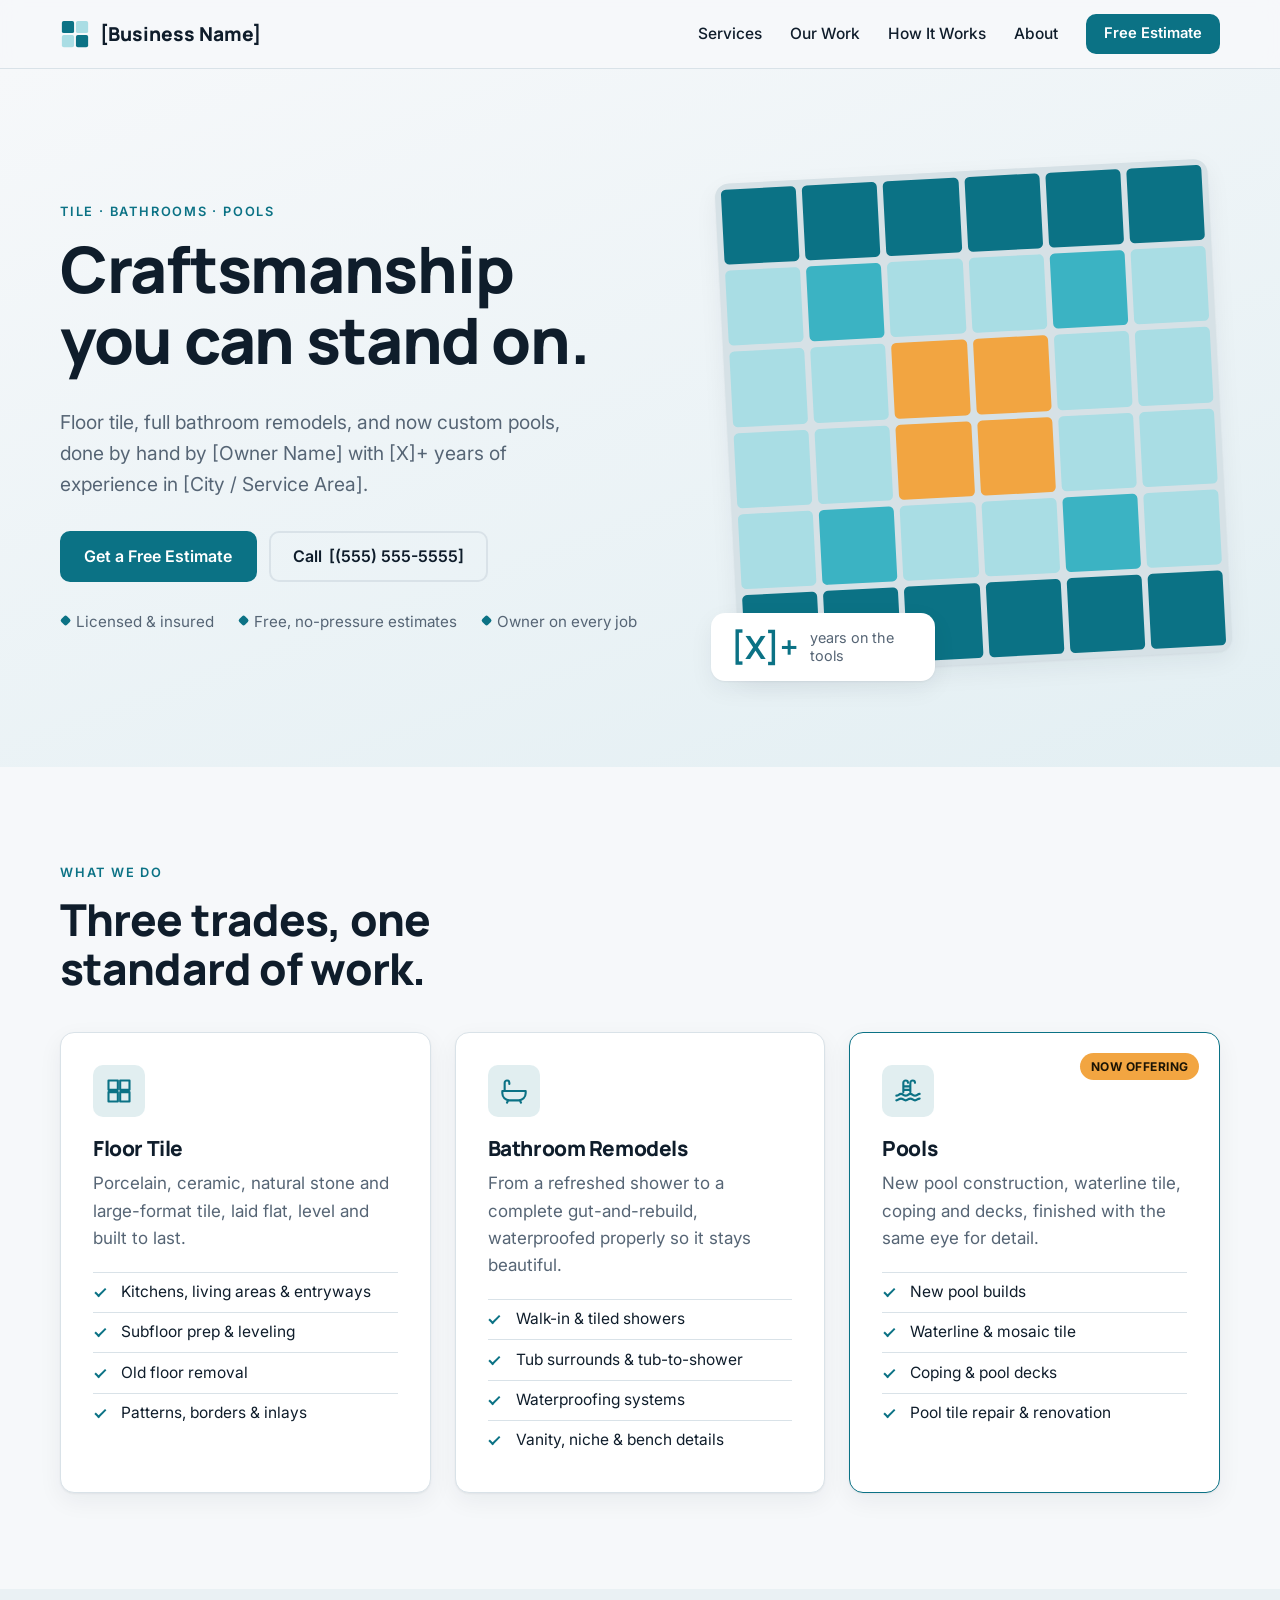
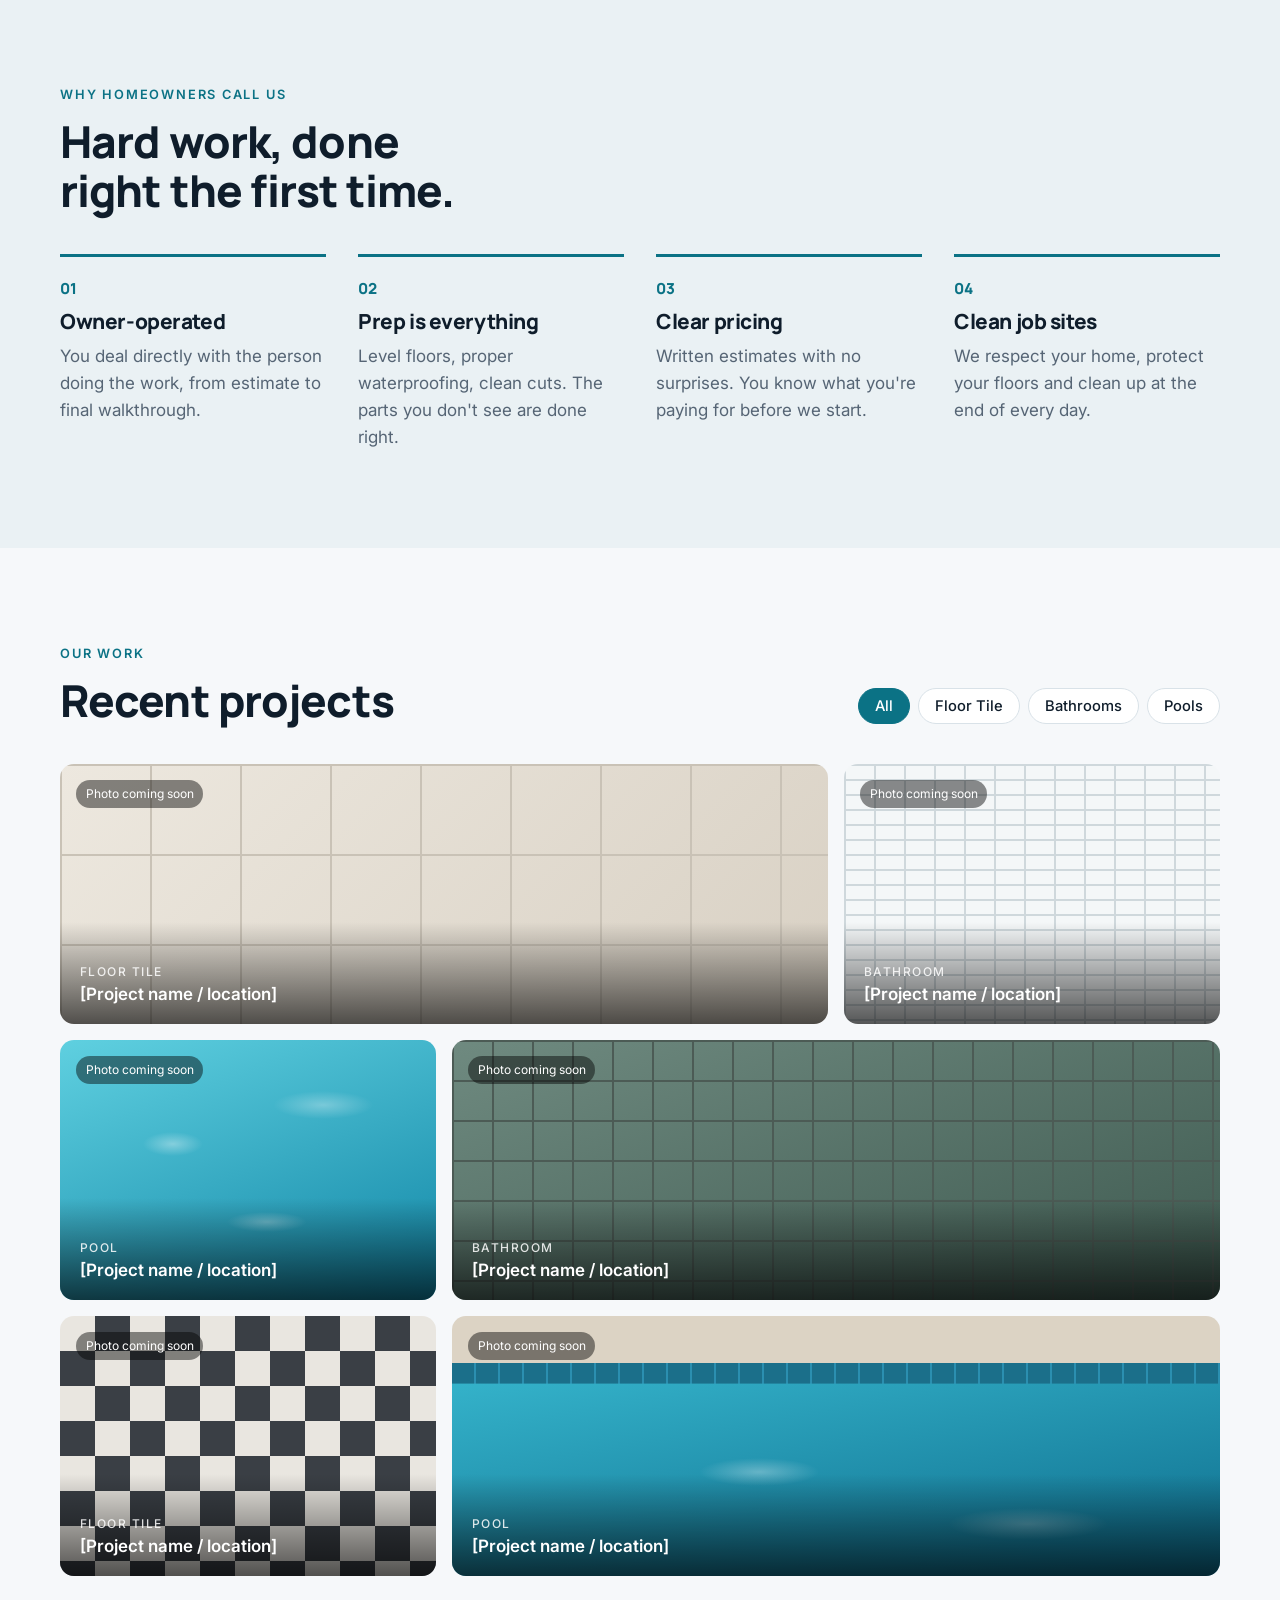
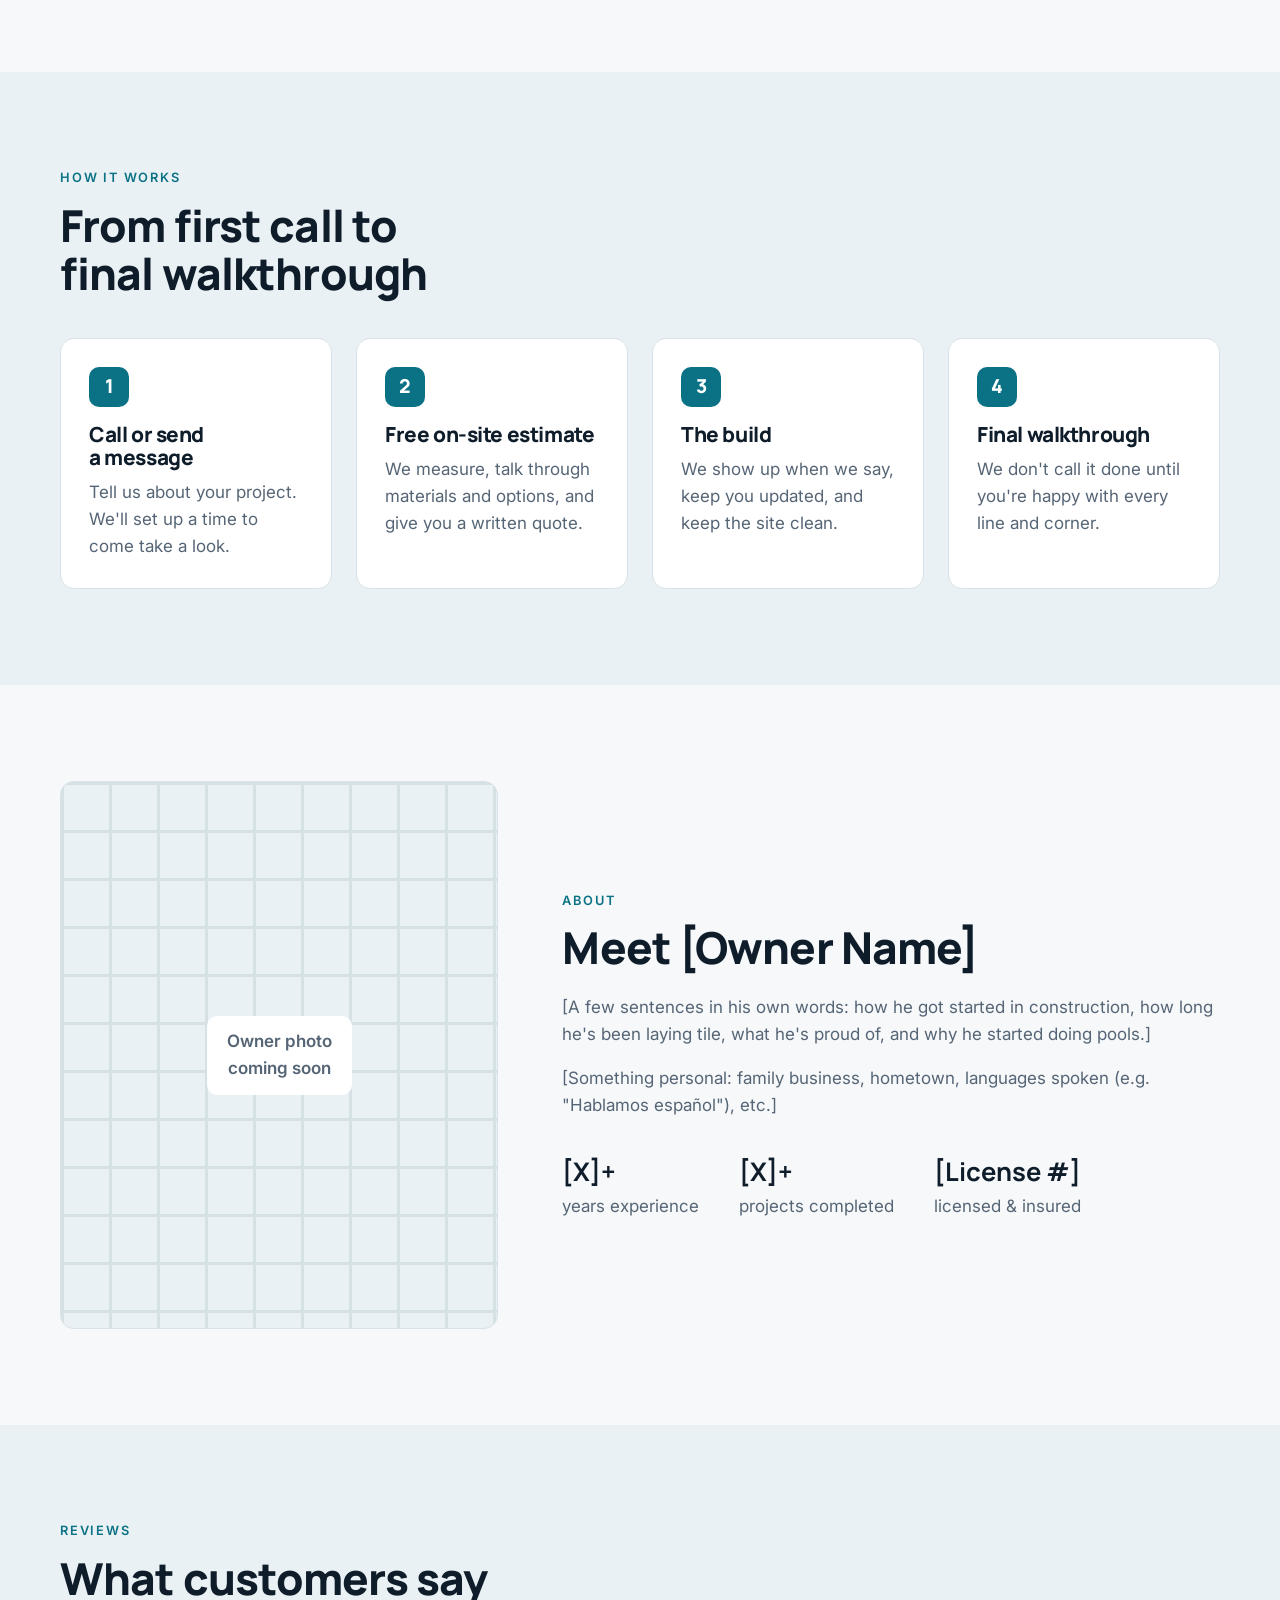
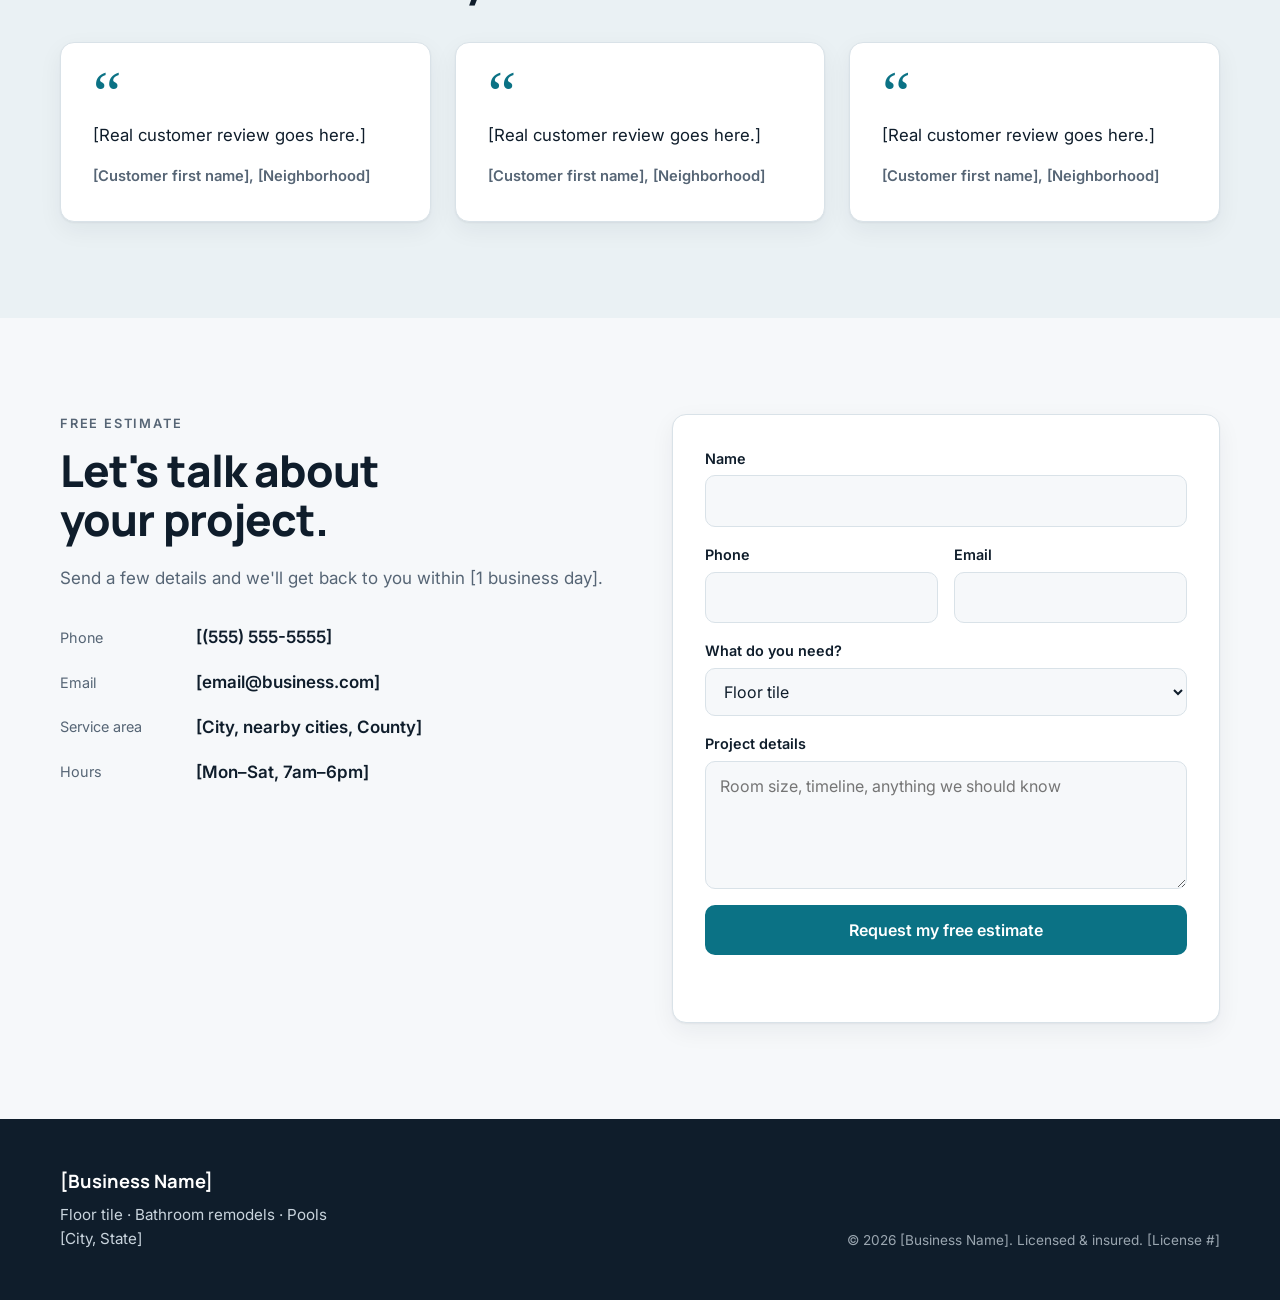
==== index.html @ 921ed453 "Initial site framework and design mockups Single-page static site for a floor tile, bathroom remodel" ====
<!doctype html>
<!--
  Main site page.
  - Text in [square brackets] (wrapped in <span class="todo">) is placeholder content
    still waiting on real details. See CONTENT-NEEDED.md for the full checklist.
  - Preview other design directions:  index.html?theme=rugged  or  ?theme=craftsman
  - Highlight every placeholder:      index.html?todo
-->
<html lang="en" data-theme="modern">
<head>
  <meta charset="utf-8">
  <meta name="viewport" content="width=device-width, initial-scale=1">
  <title>[Business Name] | Floor Tile, Bathroom Remodels &amp; Pools</title>
  <meta name="description" content="Professional floor tile installation, bathroom remodeling, and pool construction in [City / Service Area]. Free estimates.">

  <link rel="preconnect" href="https://fonts.googleapis.com">
  <link rel="preconnect" href="https://fonts.gstatic.com" crossorigin>
  <!-- TODO: once a design direction is chosen, trim this to just the fonts that theme uses. -->
  <link href="https://fonts.googleapis.com/css2?family=Inter:wght@400;500;600&family=Manrope:wght@600;700;800&family=Barlow:wght@400;500;600&family=Barlow+Condensed:wght@600;700&family=Fraunces:opsz,wght@9..144,600;9..144,700&family=Source+Sans+3:wght@400;600&display=swap" rel="stylesheet">
  <link rel="stylesheet" href="css/styles.css">
</head>
<body>
  <a class="skip-link" href="#main">Skip to content</a>

  <!-- ============ HEADER ============ -->
  <header class="site-header">
    <div class="container header-inner">
      <a class="brand" href="#top" aria-label="Home">
        <svg class="brand-mark" viewBox="0 0 32 32" aria-hidden="true">
          <rect x="2" y="2" width="13" height="13" rx="2"/>
          <rect x="17" y="2" width="13" height="13" rx="2" class="alt"/>
          <rect x="2" y="17" width="13" height="13" rx="2" class="alt"/>
          <rect x="17" y="17" width="13" height="13" rx="2"/>
        </svg>
        <span class="brand-name"><span class="todo">[Business Name]</span></span>
      </a>

      <button class="nav-toggle" aria-expanded="false" aria-controls="site-nav">
        <span class="sr-only">Menu</span>
        <span class="bar"></span><span class="bar"></span><span class="bar"></span>
      </button>

      <nav id="site-nav" class="site-nav" aria-label="Main">
        <a href="#services">Services</a>
        <a href="#work">Our Work</a>
        <a href="#process">How It Works</a>
        <a href="#about">About</a>
        <a href="#contact" class="btn btn-small">Free Estimate</a>
      </nav>
    </div>
  </header>

  <main id="main">
    <!-- ============ HERO ============ -->
    <section class="hero" id="top">
      <div class="container hero-inner">
        <div class="hero-copy">
          <p class="eyebrow">Tile &middot; Bathrooms &middot; Pools</p>
          <h1>Craftsmanship you can stand on.</h1>
          <p class="lead">
            Floor tile, full bathroom remodels, and now custom pools, done by hand
            by <span class="todo">[Owner Name]</span> with
            <span class="todo">[X]</span>+ years of experience in
            <span class="todo">[City / Service Area]</span>.
          </p>
          <div class="hero-actions">
            <a href="#contact" class="btn">Get a Free Estimate</a>
            <a href="tel:+10000000000" class="btn btn-ghost">Call <span class="todo">[(555) 555-5555]</span></a>
          </div>
          <ul class="trust">
            <li>Licensed &amp; insured</li>
            <li>Free, no-pressure estimates</li>
            <li>Owner on every job</li>
          </ul>
        </div>

        <div class="hero-art" aria-hidden="true">
          <div class="mosaic">
            <!-- 36 decorative tiles, colored in CSS -->
            <i></i><i></i><i></i><i></i><i></i><i></i>
            <i></i><i></i><i></i><i></i><i></i><i></i>
            <i></i><i></i><i></i><i></i><i></i><i></i>
            <i></i><i></i><i></i><i></i><i></i><i></i>
            <i></i><i></i><i></i><i></i><i></i><i></i>
            <i></i><i></i><i></i><i></i><i></i><i></i>
          </div>
          <div class="hero-badge">
            <strong><span class="todo">[X]</span>+</strong>
            <span>years on the tools</span>
          </div>
        </div>
      </div>
    </section>

    <!-- ============ SERVICES ============ -->
    <section class="section" id="services">
      <div class="container">
        <header class="section-head">
          <p class="eyebrow">What we do</p>
          <h2>Three trades, one standard of work.</h2>
        </header>

        <div class="cards">
          <article class="card service">
            <div class="service-icon">
              <svg viewBox="0 0 24 24" aria-hidden="true"><path d="M3 3h8v8H3zM13 3h8v8h-8zM3 13h8v8H3zM13 13h8v8h-8z"/></svg>
            </div>
            <h3>Floor Tile</h3>
            <p>Porcelain, ceramic, natural stone and large-format tile, laid flat, level and built to last.</p>
            <ul class="checklist">
              <li>Kitchens, living areas &amp; entryways</li>
              <li>Subfloor prep &amp; leveling</li>
              <li>Old floor removal</li>
              <li>Patterns, borders &amp; inlays</li>
            </ul>
          </article>

          <article class="card service">
            <div class="service-icon">
              <svg viewBox="0 0 24 24" aria-hidden="true"><path d="M4 12V5a2 2 0 0 1 4 0v1M2 12h20v2a6 6 0 0 1-6 6H8a6 6 0 0 1-6-6zM7 20l-1 2M17 20l1 2"/></svg>
            </div>
            <h3>Bathroom Remodels</h3>
            <p>From a refreshed shower to a complete gut-and-rebuild, waterproofed properly so it stays beautiful.</p>
            <ul class="checklist">
              <li>Walk-in &amp; tiled showers</li>
              <li>Tub surrounds &amp; tub-to-shower</li>
              <li>Waterproofing systems</li>
              <li>Vanity, niche &amp; bench details</li>
            </ul>
          </article>

          <article class="card service is-new">
            <span class="tag">Now offering</span>
            <div class="service-icon">
              <svg viewBox="0 0 24 24" aria-hidden="true"><path d="M2 16c2 0 2-1.5 4-1.5S8 16 10 16s2-1.5 4-1.5 2 1.5 4 1.5 2-1.5 4-1.5M2 20c2 0 2-1.5 4-1.5S8 20 10 20s2-1.5 4-1.5 2 1.5 4 1.5 2-1.5 4-1.5M8 13V5a2 2 0 0 1 4 0M14 13V5a2 2 0 0 1 4 0M8 8h6M8 11h6"/></svg>
            </div>
            <h3>Pools</h3>
            <p>New pool construction, waterline tile, coping and decks, finished with the same eye for detail.</p>
            <ul class="checklist">
              <li>New pool builds</li>
              <li>Waterline &amp; mosaic tile</li>
              <li>Coping &amp; pool decks</li>
              <li>Pool tile repair &amp; renovation</li>
            </ul>
          </article>
        </div>
      </div>
    </section>

    <!-- ============ WHY US ============ -->
    <section class="section section-alt">
      <div class="container why">
        <header class="section-head">
          <p class="eyebrow">Why homeowners call us</p>
          <h2>Hard work, done right the first time.</h2>
        </header>
        <div class="why-grid">
          <div class="why-item">
            <span class="why-num">01</span>
            <h3>Owner-operated</h3>
            <p>You deal directly with the person doing the work, from estimate to final walkthrough.</p>
          </div>
          <div class="why-item">
            <span class="why-num">02</span>
            <h3>Prep is everything</h3>
            <p>Level floors, proper waterproofing, clean cuts. The parts you don't see are done right.</p>
          </div>
          <div class="why-item">
            <span class="why-num">03</span>
            <h3>Clear pricing</h3>
            <p>Written estimates with no surprises. You know what you're paying for before we start.</p>
          </div>
          <div class="why-item">
            <span class="why-num">04</span>
            <h3>Clean job sites</h3>
            <p>We respect your home, protect your floors and clean up at the end of every day.</p>
          </div>
        </div>
      </div>
    </section>

    <!-- ============ GALLERY ============ -->
    <section class="section" id="work">
      <div class="container">
        <header class="section-head section-head-row">
          <div>
            <p class="eyebrow">Our work</p>
            <h2>Recent projects</h2>
          </div>
          <div class="filters" role="group" aria-label="Filter projects">
            <button class="filter is-active" data-filter="all">All</button>
            <button class="filter" data-filter="tile">Floor Tile</button>
            <button class="filter" data-filter="bath">Bathrooms</button>
            <button class="filter" data-filter="pool">Pools</button>
          </div>
        </header>

        <!-- TODO: replace placeholders with real photos, e.g.
             <img src="images/kitchen-floor.jpg" alt="Large-format porcelain kitchen floor"> -->
        <div class="gallery">
          <figure class="shot ph-tile wide" data-cat="tile">
            <figcaption><span class="shot-cat">Floor Tile</span><span class="todo">[Project name / location]</span></figcaption>
          </figure>
          <figure class="shot ph-bath" data-cat="bath">
            <figcaption><span class="shot-cat">Bathroom</span><span class="todo">[Project name / location]</span></figcaption>
          </figure>
          <figure class="shot ph-pool" data-cat="pool">
            <figcaption><span class="shot-cat">Pool</span><span class="todo">[Project name / location]</span></figcaption>
          </figure>
          <figure class="shot ph-bath-2 wide" data-cat="bath">
            <figcaption><span class="shot-cat">Bathroom</span><span class="todo">[Project name / location]</span></figcaption>
          </figure>
          <figure class="shot ph-tile-2" data-cat="tile">
            <figcaption><span class="shot-cat">Floor Tile</span><span class="todo">[Project name / location]</span></figcaption>
          </figure>
          <figure class="shot ph-pool-2 wide" data-cat="pool">
            <figcaption><span class="shot-cat">Pool</span><span class="todo">[Project name / location]</span></figcaption>
          </figure>
        </div>
      </div>
    </section>

    <!-- ============ PROCESS ============ -->
    <section class="section section-alt" id="process">
      <div class="container">
        <header class="section-head">
          <p class="eyebrow">How it works</p>
          <h2>From first call to final walkthrough</h2>
        </header>
        <ol class="steps">
          <li>
            <h3>Call or send a message</h3>
            <p>Tell us about your project. We'll set up a time to come take a look.</p>
          </li>
          <li>
            <h3>Free on-site estimate</h3>
            <p>We measure, talk through materials and options, and give you a written quote.</p>
          </li>
          <li>
            <h3>The build</h3>
            <p>We show up when we say, keep you updated, and keep the site clean.</p>
          </li>
          <li>
            <h3>Final walkthrough</h3>
            <p>We don't call it done until you're happy with every line and corner.</p>
          </li>
        </ol>
      </div>
    </section>

    <!-- ============ ABOUT ============ -->
    <section class="section" id="about">
      <div class="container about">
        <div class="about-photo" aria-label="Photo of the owner (coming soon)">
          <span>Owner photo<br>coming soon</span>
        </div>
        <div class="about-copy">
          <p class="eyebrow">About</p>
          <h2>Meet <span class="todo">[Owner Name]</span></h2>
          <p>
            <span class="todo">[A few sentences in his own words: how he got started in construction,
            how long he's been laying tile, what he's proud of, and why he started doing pools.]</span>
          </p>
          <p>
            <span class="todo">[Something personal: family business, hometown, languages spoken
            (e.g. "Hablamos español"), etc.]</span>
          </p>
          <ul class="facts">
            <li><strong><span class="todo">[X]</span>+</strong> years experience</li>
            <li><strong><span class="todo">[X]</span>+</strong> projects completed</li>
            <li><strong><span class="todo">[License #]</span></strong> licensed &amp; insured</li>
          </ul>
        </div>
      </div>
    </section>

    <!-- ============ REVIEWS ============ -->
    <section class="section section-alt">
      <div class="container">
        <header class="section-head">
          <p class="eyebrow">Reviews</p>
          <h2>What customers say</h2>
        </header>
        <!-- TODO: use real reviews only (with permission), e.g. copied from Google / Facebook / Yelp. -->
        <div class="cards reviews">
          <blockquote class="card review">
            <p><span class="todo">[Real customer review goes here.]</span></p>
            <footer><span class="todo">[Customer first name]</span>, <span class="todo">[Neighborhood]</span></footer>
          </blockquote>
          <blockquote class="card review">
            <p><span class="todo">[Real customer review goes here.]</span></p>
            <footer><span class="todo">[Customer first name]</span>, <span class="todo">[Neighborhood]</span></footer>
          </blockquote>
          <blockquote class="card review">
            <p><span class="todo">[Real customer review goes here.]</span></p>
            <footer><span class="todo">[Customer first name]</span>, <span class="todo">[Neighborhood]</span></footer>
          </blockquote>
        </div>
      </div>
    </section>

    <!-- ============ CONTACT ============ -->
    <section class="section contact-section" id="contact">
      <div class="container contact">
        <div class="contact-info">
          <p class="eyebrow">Free estimate</p>
          <h2>Let's talk about your project.</h2>
          <p>Send a few details and we'll get back to you within <span class="todo">[1 business day]</span>.</p>
          <dl class="contact-list">
            <div><dt>Phone</dt><dd><a href="tel:+10000000000"><span class="todo">[(555) 555-5555]</span></a></dd></div>
            <div><dt>Email</dt><dd><a href="mailto:hello@example.com"><span class="todo">[email@business.com]</span></a></dd></div>
            <div><dt>Service area</dt><dd><span class="todo">[City, nearby cities, County]</span></dd></div>
            <div><dt>Hours</dt><dd><span class="todo">[Mon–Sat, 7am–6pm]</span></dd></div>
          </dl>
        </div>

        <!-- TODO: connect to a form service (e.g. Formspree / Netlify Forms) by setting action="" -->
        <form class="card contact-form" action="" method="post" novalidate>
          <div class="field">
            <label for="f-name">Name</label>
            <input id="f-name" name="name" autocomplete="name" required>
          </div>
          <div class="field-row">
            <div class="field">
              <label for="f-phone">Phone</label>
              <input id="f-phone" name="phone" type="tel" autocomplete="tel" required>
            </div>
            <div class="field">
              <label for="f-email">Email</label>
              <input id="f-email" name="email" type="email" autocomplete="email">
            </div>
          </div>
          <div class="field">
            <label for="f-service">What do you need?</label>
            <select id="f-service" name="service">
              <option>Floor tile</option>
              <option>Bathroom remodel</option>
              <option>Pool</option>
              <option>Something else</option>
            </select>
          </div>
          <div class="field">
            <label for="f-msg">Project details</label>
            <textarea id="f-msg" name="message" rows="4" placeholder="Room size, timeline, anything we should know"></textarea>
          </div>
          <button class="btn btn-block" type="submit">Request my free estimate</button>
          <p class="form-status" role="status" aria-live="polite"></p>
        </form>
      </div>
    </section>
  </main>

  <!-- ============ FOOTER ============ -->
  <footer class="site-footer">
    <div class="container footer-inner">
      <div>
        <strong><span class="todo">[Business Name]</span></strong>
        <p>Floor tile &middot; Bathroom remodels &middot; Pools<br><span class="todo">[City, State]</span></p>
      </div>
      <p class="fine">&copy; <span data-year></span> <span class="todo">[Business Name]</span>. Licensed &amp; insured. <span class="todo">[License #]</span></p>
    </div>
  </footer>

  <script src="js/main.js"></script>
</body>
</html>
---- css/styles.css ----
/* =========================================================================
   Site styles
   Three design directions live in this one file as themes. Switch with the
   data-theme attribute on <html>:  modern (default) | rugged | craftsman
   Once one is chosen, the other two theme blocks can be deleted.
   ========================================================================= */

/* ---------- Theme: Modern (clean, bright, pool-water teal) ---------- */
:root,
[data-theme="modern"] {
  --bg: #f6f8fa;
  --bg-alt: #eaf1f4;
  --surface: #ffffff;
  --ink: #0f1d2b;
  --muted: #566575;
  --line: #d9e2e8;
  --brand: #0b7285;
  --brand-hover: #095e6d;
  --brand-ink: #ffffff;
  --accent: #f2a541;
  --hero-bg: linear-gradient(160deg, #f6f8fa 0%, #e3eff3 100%);
  --footer-bg: #0f1d2b;
  --footer-ink: #c9d4dd;

  --tile-1: #0b7285;
  --tile-2: #3bb3c3;
  --tile-3: #a9dde4;
  --tile-4: #ffffff;
  --tile-5: #f2a541;
  --grout: #d6e1e6;

  --font-head: "Manrope", system-ui, sans-serif;
  --font-body: "Inter", system-ui, sans-serif;
  --head-weight: 800;
  --head-transform: none;
  --head-spacing: -0.02em;
  --radius: 14px;
  --radius-small: 10px;
  --shadow: 0 1px 2px rgb(15 29 43 / 0.05), 0 8px 24px rgb(15 29 43 / 0.06);
}

/* ---------- Theme: Rugged (dark, bold, construction orange) ---------- */
[data-theme="rugged"] {
  --bg: #141619;
  --bg-alt: #1b1e22;
  --surface: #20242a;
  --ink: #f1f0ec;
  --muted: #a6abb3;
  --line: #2f343b;
  --brand: #f26b1d;
  --brand-hover: #ff7d33;
  --brand-ink: #141619;
  --accent: #f2c230;
  --hero-bg:
    linear-gradient(180deg, rgb(20 22 25 / 0.6), #141619),
    repeating-linear-gradient(45deg, #181b1f 0 22px, #1c1f24 22px 44px);
  --footer-bg: #0d0f11;
  --footer-ink: #9097a0;

  --tile-1: #f26b1d;
  --tile-2: #3a4049;
  --tile-3: #5b636e;
  --tile-4: #d9d6cf;
  --tile-5: #f2c230;
  --grout: #0d0f11;

  --font-head: "Barlow Condensed", "Arial Narrow", sans-serif;
  --font-body: "Barlow", system-ui, sans-serif;
  --head-weight: 700;
  --head-transform: uppercase;
  --head-spacing: 0.01em;
  --radius: 3px;
  --radius-small: 2px;
  --shadow: 0 0 0 1px #2f343b;
}

/* ---------- Theme: Craftsman (warm, earthy, terracotta) ---------- */
[data-theme="craftsman"] {
  --bg: #f7f2ea;
  --bg-alt: #efe6d9;
  --surface: #fffaf3;
  --ink: #2a1f17;
  --muted: #6d5d50;
  --line: #e0d3c2;
  --brand: #b0502a;
  --brand-hover: #943f1f;
  --brand-ink: #fffaf3;
  --accent: #3e6b58;
  --hero-bg: linear-gradient(180deg, #f7f2ea 0%, #f0e5d5 100%);
  --footer-bg: #2a1f17;
  --footer-ink: #d6c8b8;

  --tile-1: #b0502a;
  --tile-2: #d9895f;
  --tile-3: #ead2b5;
  --tile-4: #fffaf3;
  --tile-5: #3e6b58;
  --grout: #e3d6c4;

  --font-head: "Fraunces", Georgia, serif;
  --font-body: "Source Sans 3", system-ui, sans-serif;
  --head-weight: 700;
  --head-transform: none;
  --head-spacing: -0.01em;
  --radius: 6px;
  --radius-small: 4px;
  --shadow: 0 1px 0 #e0d3c2, 0 10px 30px rgb(42 31 23 / 0.06);
}

/* =========================================================================
   Base
   ========================================================================= */
*, *::before, *::after { box-sizing: border-box; }

html { scroll-behavior: smooth; scroll-padding-top: 80px; }

body {
  margin: 0;
  background: var(--bg);
  color: var(--ink);
  font-family: var(--font-body);
  font-size: 1.0625rem;
  line-height: 1.6;
  -webkit-font-smoothing: antialiased;
}

h1, h2, h3 {
  font-family: var(--font-head);
  font-weight: var(--head-weight);
  text-transform: var(--head-transform);
  letter-spacing: var(--head-spacing);
  line-height: 1.1;
  margin: 0 0 0.5em;
  text-wrap: balance;
}
h1 { font-size: clamp(2.4rem, 5.5vw, 4rem); }
h2 { font-size: clamp(1.9rem, 3.6vw, 2.75rem); }
h3 { font-size: 1.3rem; }
[data-theme="rugged"] h3 { font-size: 1.5rem; }

p { margin: 0 0 1em; }
a { color: var(--brand); }
img { max-width: 100%; display: block; }

.container {
  width: min(1160px, 100% - 2.5rem);
  margin-inline: auto;
}

.sr-only {
  position: absolute; width: 1px; height: 1px; overflow: hidden;
  clip: rect(0 0 0 0); white-space: nowrap;
}
.skip-link {
  position: absolute; left: -999px; top: 0.5rem;
  background: var(--brand); color: var(--brand-ink); padding: 0.5rem 1rem; z-index: 100;
}
.skip-link:focus { left: 0.5rem; }

.eyebrow {
  font-size: 0.8rem;
  font-weight: 600;
  letter-spacing: 0.14em;
  text-transform: uppercase;
  color: var(--brand);
  margin-bottom: 0.75rem;
}

/* Placeholder text. Invisible styling by default; ?todo in the URL highlights it. */
.show-todo .todo {
  background: #fff3a3;
  color: #5a4600;
  outline: 1px dashed #c9a800;
  border-radius: 3px;
}

/* =========================================================================
   Buttons
   ========================================================================= */
.btn {
  display: inline-flex;
  align-items: center;
  justify-content: center;
  gap: 0.4rem;
  padding: 0.85rem 1.4rem;
  border: 2px solid var(--brand);
  border-radius: var(--radius-small);
  background: var(--brand);
  color: var(--brand-ink);
  font: 600 1rem/1.2 var(--font-body);
  text-decoration: none;
  cursor: pointer;
  transition: background 0.15s, border-color 0.15s, transform 0.15s;
}
.btn:hover { background: var(--brand-hover); border-color: var(--brand-hover); }
.btn:active { transform: translateY(1px); }
.btn:focus-visible { outline: 3px solid var(--accent); outline-offset: 2px; }
[data-theme="rugged"] .btn { text-transform: uppercase; letter-spacing: 0.06em; font-size: 0.95rem; }

.btn-ghost { background: transparent; color: var(--ink); border-color: var(--line); }
.btn-ghost:hover { background: var(--surface); border-color: var(--ink); }
.btn-small { padding: 0.55rem 1rem; font-size: 0.92rem; }
.btn-block { width: 100%; }

/* =========================================================================
   Header
   ========================================================================= */
.site-header {
  position: sticky;
  top: 0;
  z-index: 50;
  background: color-mix(in srgb, var(--bg) 88%, transparent);
  backdrop-filter: blur(10px);
  border-bottom: 1px solid var(--line);
}
.header-inner {
  display: flex;
  align-items: center;
  justify-content: space-between;
  min-height: 68px;
}
.brand {
  display: flex;
  align-items: center;
  gap: 0.6rem;
  color: var(--ink);
  text-decoration: none;
  font-family: var(--font-head);
  font-weight: var(--head-weight);
  text-transform: var(--head-transform);
  font-size: 1.2rem;
}
.brand-mark { width: 30px; height: 30px; }
.brand-mark rect { fill: var(--brand); }
.brand-mark rect.alt { fill: var(--tile-3); }

.site-nav { display: flex; align-items: center; gap: 1.75rem; }
.site-nav a:not(.btn) {
  color: var(--ink);
  text-decoration: none;
  font-weight: 500;
  font-size: 0.97rem;
}
.site-nav a:not(.btn):hover { color: var(--brand); }

.nav-toggle {
  display: none;
  background: none;
  border: 0;
  padding: 0.5rem;
  cursor: pointer;
}
.nav-toggle .bar {
  display: block;
  width: 24px; height: 2px;
  margin: 5px 0;
  background: var(--ink);
  transition: transform 0.2s, opacity 0.2s;
}
.nav-toggle[aria-expanded="true"] .bar:nth-child(2) { transform: translateY(7px) rotate(45deg); }
.nav-toggle[aria-expanded="true"] .bar:nth-child(3) { opacity: 0; }
.nav-toggle[aria-expanded="true"] .bar:nth-child(4) { transform: translateY(-7px) rotate(-45deg); }

@media (max-width: 820px) {
  .nav-toggle { display: block; }
  .site-nav {
    position: absolute;
    inset: 100% 0 auto 0;
    flex-direction: column;
    align-items: stretch;
    gap: 0;
    padding: 0.5rem 1.25rem 1.25rem;
    background: var(--bg);
    border-bottom: 1px solid var(--line);
    display: none;
  }
  .site-nav.is-open { display: flex; }
  .site-nav a:not(.btn) { padding: 0.85rem 0; border-bottom: 1px solid var(--line); }
  .site-nav .btn { margin-top: 1rem; }
}

/* =========================================================================
   Hero
   ========================================================================= */
.hero {
  background: var(--hero-bg);
  padding: clamp(3rem, 8vw, 6.5rem) 0;
  overflow: hidden;
}
.hero-inner {
  display: grid;
  grid-template-columns: 1.1fr 0.9fr;
  gap: clamp(2rem, 5vw, 4.5rem);
  align-items: center;
}
.lead { font-size: 1.2rem; color: var(--muted); max-width: 34rem; }
.hero-actions { display: flex; flex-wrap: wrap; gap: 0.75rem; margin: 2rem 0 1.75rem; }

.trust {
  list-style: none;
  padding: 0;
  margin: 0;
  display: flex;
  flex-wrap: wrap;
  gap: 0.5rem 1.5rem;
  color: var(--muted);
  font-size: 0.95rem;
}
.trust li::before {
  content: "";
  display: inline-block;
  width: 0.55em; height: 0.55em;
  margin-right: 0.5em;
  background: var(--brand);
  border-radius: 2px;
  transform: rotate(45deg) translateY(-2px);
}

.hero-art { position: relative; }
.mosaic {
  display: grid;
  grid-template-columns: repeat(6, 1fr);
  gap: 6px;
  padding: 6px;
  background: var(--grout);
  border-radius: var(--radius);
  box-shadow: var(--shadow);
  transform: rotate(-3deg);
  aspect-ratio: 1;
}
.mosaic i { border-radius: calc(var(--radius-small) / 2); background: var(--tile-4); }
/* hand-picked pattern so it reads like a laid tile design, not random noise */
.mosaic i:nth-child(6n+1), .mosaic i:nth-child(6n) { background: var(--tile-3); }
.mosaic i:nth-child(-n+6), .mosaic i:nth-child(n+31) { background: var(--tile-1); }
.mosaic i:nth-child(8), .mosaic i:nth-child(11), .mosaic i:nth-child(26), .mosaic i:nth-child(29) { background: var(--tile-2); }
.mosaic i:nth-child(15), .mosaic i:nth-child(16), .mosaic i:nth-child(21), .mosaic i:nth-child(22) { background: var(--tile-5); }
.mosaic i:nth-child(9), .mosaic i:nth-child(10), .mosaic i:nth-child(27), .mosaic i:nth-child(28),
.mosaic i:nth-child(14), .mosaic i:nth-child(20), .mosaic i:nth-child(17), .mosaic i:nth-child(23) { background: var(--tile-3); }

.hero-badge {
  position: absolute;
  left: -1rem;
  bottom: -1rem;
  display: flex;
  align-items: center;
  gap: 0.75rem;
  padding: 1rem 1.25rem;
  background: var(--surface);
  border-radius: var(--radius);
  box-shadow: var(--shadow);
  font-size: 0.9rem;
  color: var(--muted);
  line-height: 1.25;
  max-width: 14rem;
}
.hero-badge strong {
  font-family: var(--font-head);
  font-size: 2rem;
  color: var(--brand);
  line-height: 1;
}

@media (max-width: 900px) {
  .hero-inner { grid-template-columns: 1fr; }
  .hero-art { max-width: 380px; margin: 1rem auto 0; width: 85%; }
}

/* =========================================================================
   Sections & cards
   ========================================================================= */
.section { padding: clamp(3.5rem, 8vw, 6rem) 0; }
.section-alt { background: var(--bg-alt); }
.section-head { max-width: 40rem; margin-bottom: 2.5rem; }
.section-head-row {
  max-width: none;
  display: flex;
  flex-wrap: wrap;
  align-items: end;
  justify-content: space-between;
  gap: 1rem 2rem;
}
.section-head-row h2 { margin-bottom: 0; }

.cards {
  display: grid;
  grid-template-columns: repeat(auto-fit, minmax(280px, 1fr));
  gap: 1.5rem;
}
.card {
  position: relative;
  background: var(--surface);
  border: 1px solid var(--line);
  border-radius: var(--radius);
  padding: 2rem;
  box-shadow: var(--shadow);
}
.service p { color: var(--muted); }
.service-icon {
  width: 52px; height: 52px;
  display: grid; place-items: center;
  margin-bottom: 1.25rem;
  border-radius: var(--radius-small);
  background: color-mix(in srgb, var(--brand) 12%, transparent);
}
.service-icon svg {
  width: 28px; height: 28px;
  fill: none; stroke: var(--brand); stroke-width: 1.8;
  stroke-linecap: round; stroke-linejoin: round;
}
.is-new { border-color: var(--brand); }
.tag {
  position: absolute;
  top: 1.25rem; right: 1.25rem;
  padding: 0.25rem 0.65rem;
  background: var(--accent);
  color: #1b1405;
  border-radius: 999px;
  font-size: 0.75rem;
  font-weight: 700;
  letter-spacing: 0.04em;
  text-transform: uppercase;
}
[data-theme="rugged"] .tag { border-radius: 2px; }

.checklist { list-style: none; padding: 0; margin: 1.25rem 0 0; }
.checklist li {
  position: relative;
  padding: 0.45rem 0 0.45rem 1.75rem;
  border-top: 1px solid var(--line);
  font-size: 0.97rem;
}
.checklist li::before {
  content: "";
  position: absolute;
  left: 0.1rem; top: 0.95rem;
  width: 0.7rem; height: 0.4rem;
  border-left: 2px solid var(--brand);
  border-bottom: 2px solid var(--brand);
  transform: rotate(-45deg);
}

/* Why us */
.why-grid {
  display: grid;
  grid-template-columns: repeat(auto-fit, minmax(230px, 1fr));
  gap: 2rem;
}
.why-item { border-top: 3px solid var(--brand); padding-top: 1.25rem; }
.why-item p { color: var(--muted); margin: 0; }
.why-num {
  display: block;
  font-family: var(--font-head);
  font-weight: var(--head-weight);
  color: var(--brand);
  font-size: 0.95rem;
  margin-bottom: 0.5rem;
}

/* =========================================================================
   Gallery (placeholders drawn in CSS until real photos arrive)
   ========================================================================= */
.filters { display: flex; flex-wrap: wrap; gap: 0.5rem; }
.filter {
  padding: 0.5rem 1rem;
  border: 1px solid var(--line);
  border-radius: 999px;
  background: var(--surface);
  color: var(--ink);
  font: 500 0.92rem var(--font-body);
  cursor: pointer;
}
[data-theme="rugged"] .filter { border-radius: 2px; }
.filter:hover { border-color: var(--brand); }
.filter.is-active { background: var(--brand); border-color: var(--brand); color: var(--brand-ink); }

.gallery {
  display: grid;
  grid-template-columns: repeat(3, 1fr);
  grid-auto-rows: 260px;
  gap: 1rem;
}
.shot {
  position: relative;
  margin: 0;
  border-radius: var(--radius);
  overflow: hidden;
  background-color: var(--bg-alt);
}
.shot.wide { grid-column: span 2; }
.shot.is-hidden { display: none; }
.shot img { width: 100%; height: 100%; object-fit: cover; }
.shot figcaption {
  position: absolute;
  inset: auto 0 0 0;
  padding: 2.5rem 1.25rem 1rem;
  background: linear-gradient(transparent, rgb(0 0 0 / 0.65));
  color: #fff;
  font-weight: 600;
  display: flex;
  flex-direction: column;
}
.shot-cat {
  font-size: 0.75rem;
  letter-spacing: 0.12em;
  text-transform: uppercase;
  opacity: 0.85;
  font-weight: 500;
}
.shot::after {
  content: "Photo coming soon";
  position: absolute;
  top: 1rem; left: 1rem;
  padding: 0.25rem 0.6rem;
  background: rgb(0 0 0 / 0.45);
  color: #fff;
  font-size: 0.75rem;
  border-radius: 999px;
}
.shot:has(img)::after { display: none; }

/* Placeholder patterns */
.ph-tile {
  background:
    linear-gradient(90deg, #c9c2b6 2px, transparent 2px) 0 0 / 90px 90px,
    linear-gradient(#c9c2b6 2px, transparent 2px) 0 0 / 90px 90px,
    linear-gradient(135deg, #ede8df, #d8d0c3);
}
.ph-tile-2 {
  background:
    conic-gradient(#3a3f45 25%, #e9e6e0 0 50%, #3a3f45 0 75%, #e9e6e0 0) 0 0 / 70px 70px;
}
.ph-bath {
  background:
    linear-gradient(90deg, #cfd8dc 2px, transparent 2px) 0 0 / 60px 30px,
    linear-gradient(90deg, #cfd8dc 2px, transparent 2px) 30px 15px / 60px 30px,
    linear-gradient(#cfd8dc 2px, transparent 2px) 0 0 / 60px 15px,
    #f4f7f8;
}
.ph-bath-2 {
  background:
    linear-gradient(90deg, #4c5b55 2px, transparent 2px) 0 0 / 40px 40px,
    linear-gradient(#4c5b55 2px, transparent 2px) 0 0 / 40px 40px,
    linear-gradient(160deg, #6f8a80, #3e5a50);
}
.ph-pool {
  background:
    radial-gradient(ellipse 30px 12px at 30% 40%, rgb(255 255 255 / 0.35), transparent),
    radial-gradient(ellipse 50px 14px at 70% 25%, rgb(255 255 255 / 0.3), transparent),
    radial-gradient(ellipse 40px 10px at 55% 70%, rgb(255 255 255 / 0.3), transparent),
    linear-gradient(160deg, #5fd0e0, #1186a6);
}
.ph-pool-2 {
  background:
    linear-gradient(#dcd3c4 0 18%, transparent 18%),
    repeating-linear-gradient(90deg, #1b6f8a 0 22px, #2b8fb0 22px 24px) 0 0 / 100% 26% no-repeat,
    radial-gradient(ellipse 60px 14px at 40% 60%, rgb(255 255 255 / 0.3), transparent),
    radial-gradient(ellipse 80px 16px at 75% 80%, rgb(255 255 255 / 0.25), transparent),
    linear-gradient(170deg, #3cc0d6, #0d6c8c);
}

@media (max-width: 820px) {
  .gallery { grid-template-columns: repeat(2, 1fr); grid-auto-rows: 200px; }
  .shot.wide { grid-column: auto; }
}
@media (max-width: 540px) {
  .gallery { grid-template-columns: 1fr; }
}

/* =========================================================================
   Process steps
   ========================================================================= */
.steps {
  list-style: none;
  counter-reset: step;
  padding: 0;
  margin: 0;
  display: grid;
  grid-template-columns: repeat(auto-fit, minmax(220px, 1fr));
  gap: 1.5rem;
}
.steps li {
  counter-increment: step;
  background: var(--surface);
  border: 1px solid var(--line);
  border-radius: var(--radius);
  padding: 1.75rem;
}
.steps li::before {
  content: counter(step);
  display: grid;
  place-items: center;
  width: 2.5rem; height: 2.5rem;
  margin-bottom: 1rem;
  border-radius: var(--radius-small);
  background: var(--brand);
  color: var(--brand-ink);
  font-family: var(--font-head);
  font-weight: var(--head-weight);
  font-size: 1.2rem;
}
.steps p { color: var(--muted); margin: 0; }

/* =========================================================================
   About
   ========================================================================= */
.about {
  display: grid;
  grid-template-columns: 0.8fr 1.2fr;
  gap: clamp(2rem, 5vw, 4rem);
  align-items: center;
}
.about-photo {
  aspect-ratio: 4 / 5;
  border-radius: var(--radius);
  background:
    linear-gradient(90deg, var(--grout) 3px, transparent 3px) 0 0 / 48px 48px,
    linear-gradient(var(--grout) 3px, transparent 3px) 0 0 / 48px 48px,
    var(--bg-alt);
  display: grid;
  place-items: center;
  text-align: center;
  color: var(--muted);
  font-weight: 600;
  border: 1px solid var(--line);
}
.about-photo span { background: var(--surface); padding: 0.75rem 1.25rem; border-radius: var(--radius-small); }
.about-copy > p:not(.eyebrow) { color: var(--muted); }
.facts {
  list-style: none;
  padding: 0;
  margin: 2rem 0 0;
  display: flex;
  flex-wrap: wrap;
  gap: 1rem 2.5rem;
  color: var(--muted);
}
.facts strong {
  display: block;
  font-family: var(--font-head);
  font-size: 1.6rem;
  color: var(--ink);
}
@media (max-width: 820px) {
  .about { grid-template-columns: 1fr; }
  .about-photo { max-width: 360px; aspect-ratio: 1; }
}

/* =========================================================================
   Reviews
   ========================================================================= */
.review { margin: 0; }
.review::before {
  content: "\201C";
  display: block;
  font-family: Georgia, serif;
  font-size: 4rem;
  line-height: 0.6;
  color: var(--brand);
  margin-bottom: 0.5rem;
}
.review p { font-size: 1.05rem; }
.review footer { color: var(--muted); font-size: 0.92rem; font-weight: 600; }

/* =========================================================================
   Contact
   ========================================================================= */
.contact {
  display: grid;
  grid-template-columns: 1fr 1fr;
  gap: clamp(2rem, 5vw, 4rem);
  align-items: start;
}
.contact-info > p { color: var(--muted); }
.contact-list { margin: 2rem 0 0; display: grid; gap: 1.1rem; }
.contact-list div { display: grid; grid-template-columns: 7.5rem 1fr; gap: 1rem; }
.contact-list dt { color: var(--muted); font-size: 0.9rem; padding-top: 0.1rem; }
.contact-list dd { margin: 0; font-weight: 600; }
.contact-list a { color: var(--ink); text-decoration: none; }
.contact-list a:hover { color: var(--brand); }

.field { display: grid; gap: 0.35rem; margin-bottom: 1rem; }
.field-row { display: grid; grid-template-columns: 1fr 1fr; gap: 1rem; }
.field label { font-size: 0.9rem; font-weight: 600; }
.field input, .field select, .field textarea {
  width: 100%;
  padding: 0.75rem 0.9rem;
  border: 1px solid var(--line);
  border-radius: var(--radius-small);
  background: var(--bg);
  color: var(--ink);
  font: inherit;
  font-size: 1rem;
}
.field input:focus, .field select:focus, .field textarea:focus {
  outline: 2px solid var(--brand);
  outline-offset: 1px;
  border-color: transparent;
}
.field .is-invalid { border-color: #c0392b; }
.form-status { margin: 0.75rem 0 0; font-size: 0.95rem; color: var(--muted); min-height: 1.5em; }

@media (max-width: 820px) {
  .contact { grid-template-columns: 1fr; }
}
@media (max-width: 480px) {
  .field-row { grid-template-columns: 1fr; gap: 0; }
  .contact-list div { grid-template-columns: 1fr; gap: 0.1rem; }
}

/* =========================================================================
   Footer
   ========================================================================= */
.site-footer {
  background: var(--footer-bg);
  color: var(--footer-ink);
  padding: 3rem 0;
  font-size: 0.95rem;
}
.site-footer strong { color: #fff; font-family: var(--font-head); font-size: 1.15rem; text-transform: var(--head-transform); }
.footer-inner {
  display: flex;
  flex-wrap: wrap;
  justify-content: space-between;
  align-items: end;
  gap: 1.5rem;
}
.footer-inner p { margin: 0.4rem 0 0; }
.fine { opacity: 0.75; font-size: 0.85rem; }

@media (prefers-reduced-motion: reduce) {
  html { scroll-behavior: auto; }
  * { transition: none !important; }
}
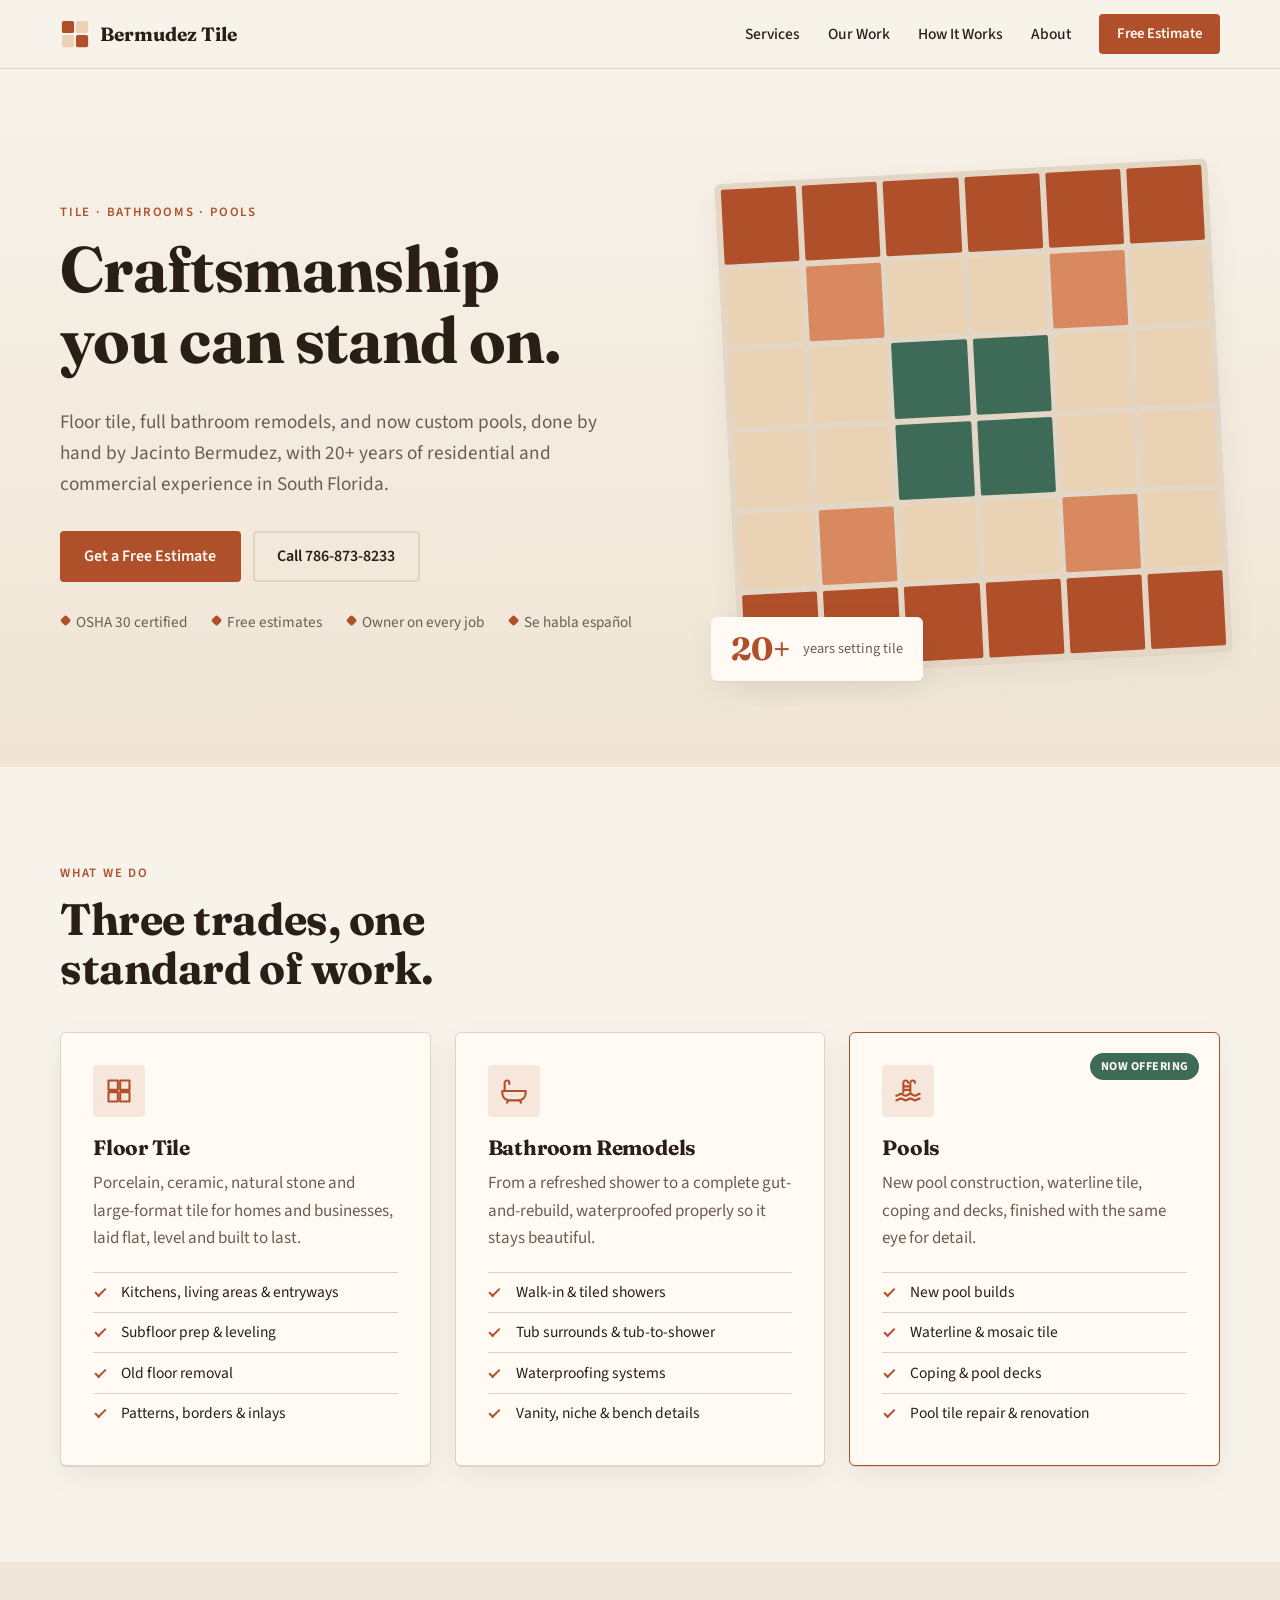
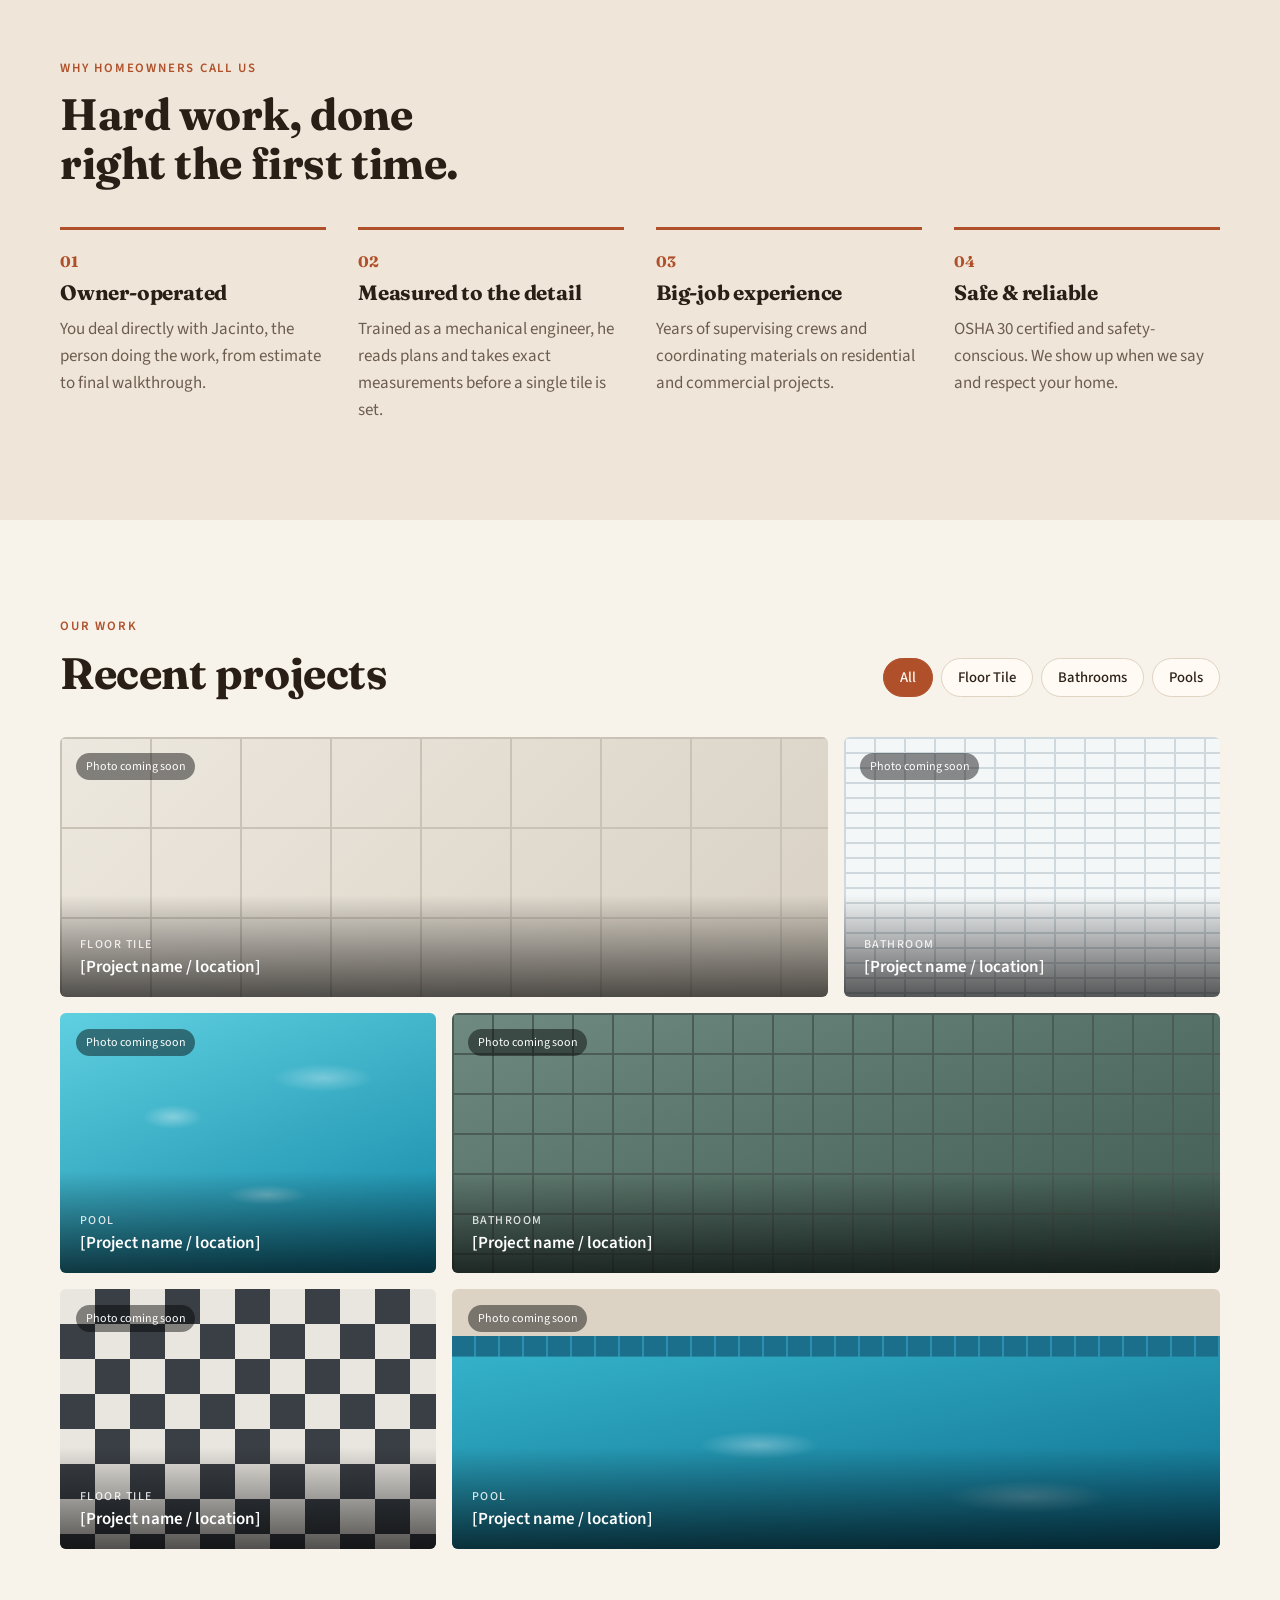
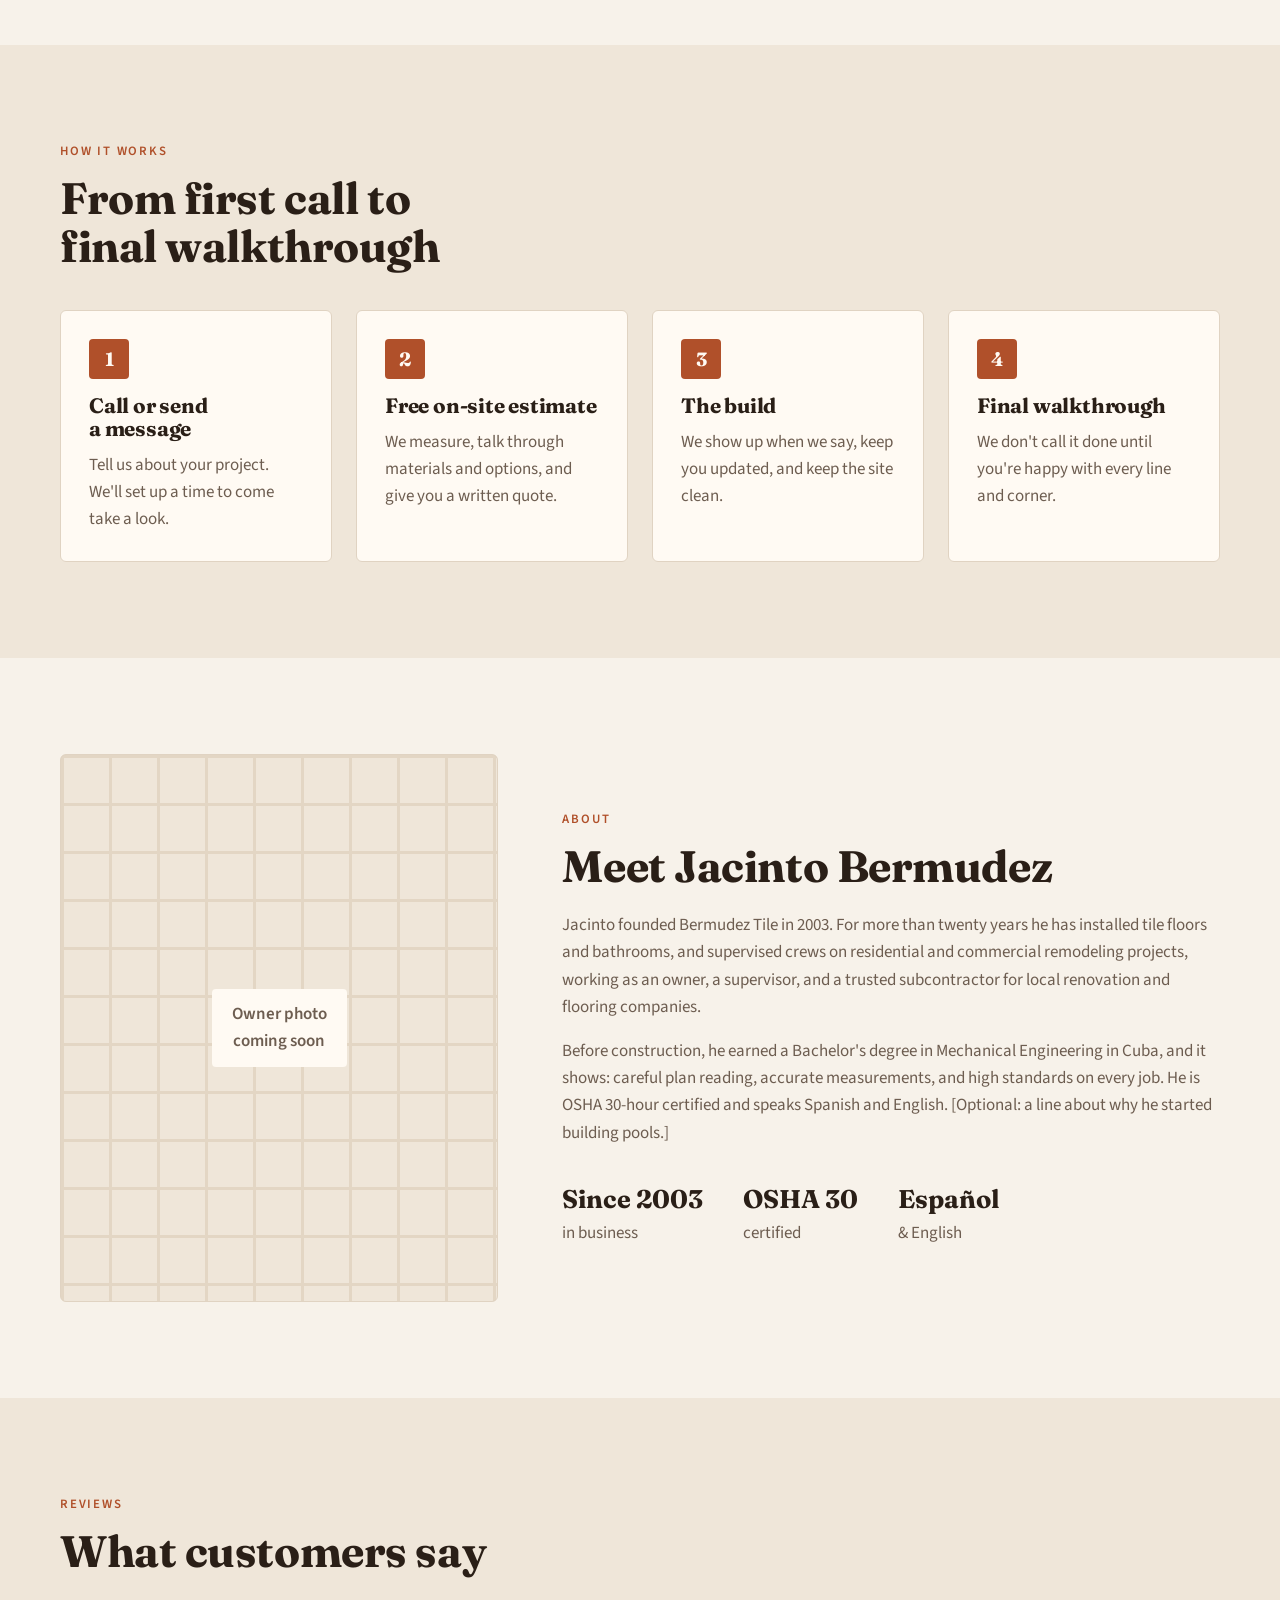
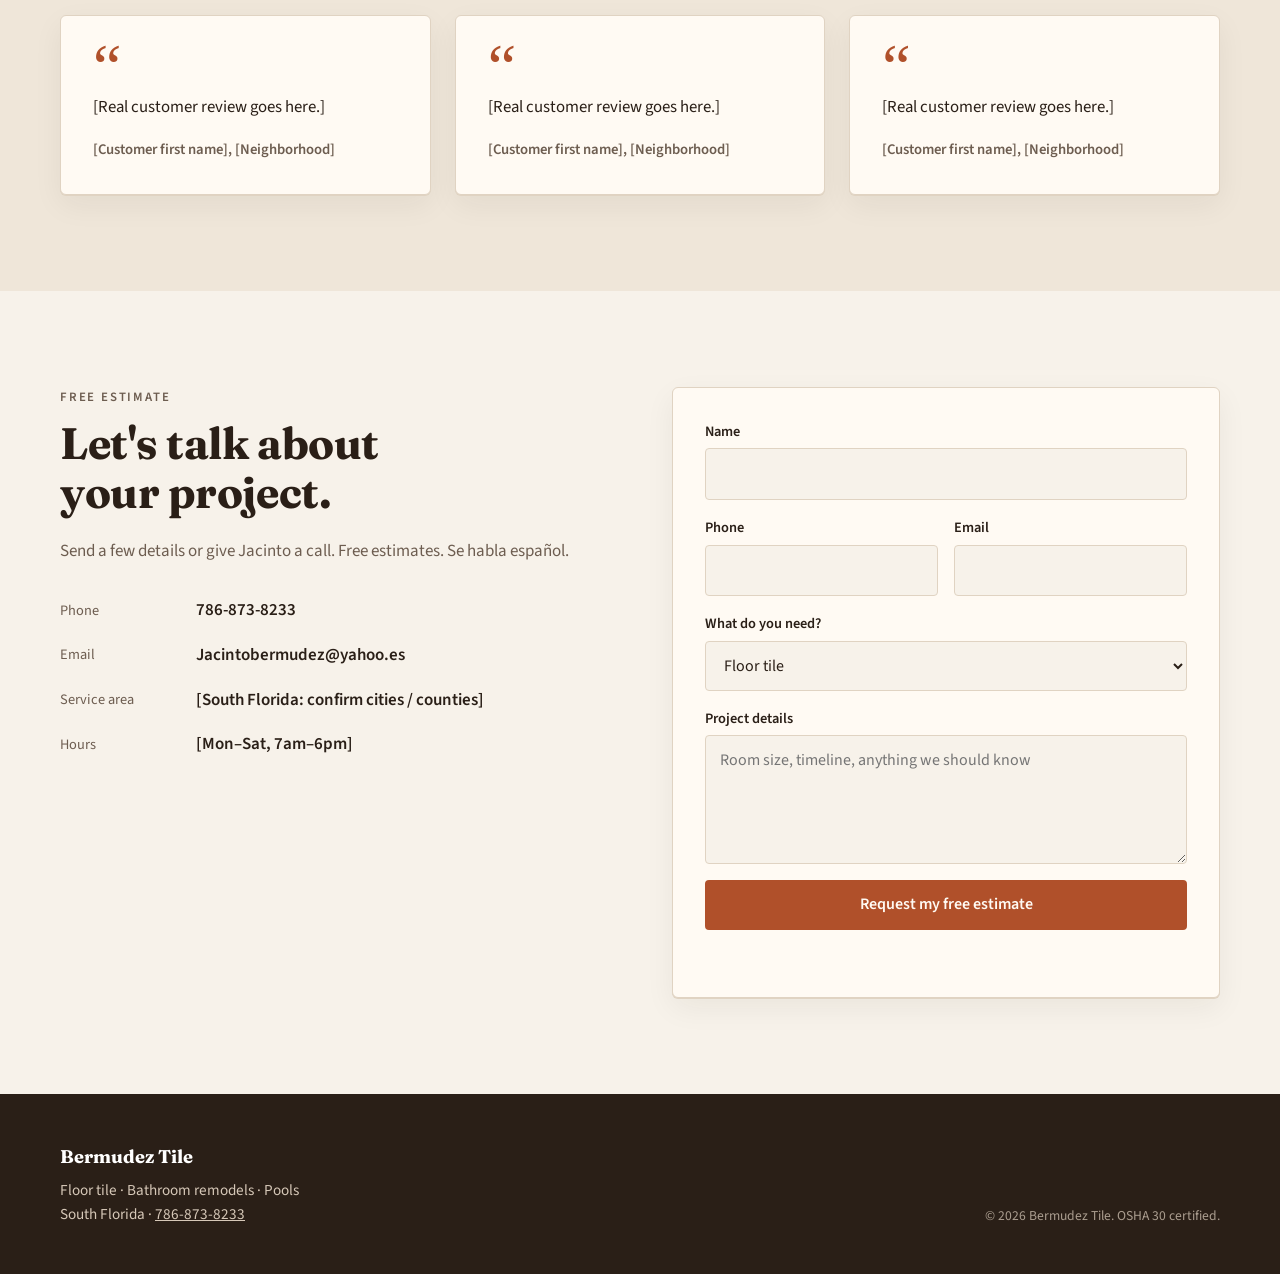
==== commit 08f1bdbf: "Use Craftsman design and add Jacinto Bermudez's business details - Make Craftsman the only theme; re" ====
--- a/index.html
+++ b/index.html
@@ -3,20 +3,18 @@
   Main site page.
   - Text in [square brackets] (wrapped in <span class="todo">) is placeholder content
     still waiting on real details. See CONTENT-NEEDED.md for the full checklist.
-  - Preview other design directions:  index.html?theme=rugged  or  ?theme=craftsman
   - Highlight every placeholder:      index.html?todo
 -->
-<html lang="en" data-theme="modern">
+<html lang="en">
 <head>
   <meta charset="utf-8">
   <meta name="viewport" content="width=device-width, initial-scale=1">
-  <title>[Business Name] | Floor Tile, Bathroom Remodels &amp; Pools</title>
-  <meta name="description" content="Professional floor tile installation, bathroom remodeling, and pool construction in [City / Service Area]. Free estimates.">
+  <title>Bermudez Tile | Floor Tile, Bathroom Remodels &amp; Pools</title>
+  <meta name="description" content="Bermudez Tile: professional floor tile installation, bathroom remodeling and pools by Jacinto Bermudez, 20+ years experience. Se habla español. Free estimates.">
 
   <link rel="preconnect" href="https://fonts.googleapis.com">
   <link rel="preconnect" href="https://fonts.gstatic.com" crossorigin>
-  <!-- TODO: once a design direction is chosen, trim this to just the fonts that theme uses. -->
-  <link href="https://fonts.googleapis.com/css2?family=Inter:wght@400;500;600&family=Manrope:wght@600;700;800&family=Barlow:wght@400;500;600&family=Barlow+Condensed:wght@600;700&family=Fraunces:opsz,wght@9..144,600;9..144,700&family=Source+Sans+3:wght@400;600&display=swap" rel="stylesheet">
+  <link href="https://fonts.googleapis.com/css2?family=Fraunces:opsz,wght@9..144,600;9..144,700&family=Source+Sans+3:wght@400;600&display=swap" rel="stylesheet">
   <link rel="stylesheet" href="css/styles.css">
 </head>
 <body>
@@ -32,7 +30,7 @@
           <rect x="2" y="17" width="13" height="13" rx="2" class="alt"/>
           <rect x="17" y="17" width="13" height="13" rx="2"/>
         </svg>
-        <span class="brand-name"><span class="todo">[Business Name]</span></span>
+        <span class="brand-name">Bermudez Tile</span>
       </a>
 
       <button class="nav-toggle" aria-expanded="false" aria-controls="site-nav">
@@ -59,18 +57,18 @@
           <h1>Craftsmanship you can stand on.</h1>
           <p class="lead">
             Floor tile, full bathroom remodels, and now custom pools, done by hand
-            by <span class="todo">[Owner Name]</span> with
-            <span class="todo">[X]</span>+ years of experience in
-            <span class="todo">[City / Service Area]</span>.
+            by Jacinto Bermudez, with 20+ years of residential and commercial
+            experience in <span class="todo">South Florida</span>.
           </p>
           <div class="hero-actions">
             <a href="#contact" class="btn">Get a Free Estimate</a>
-            <a href="tel:+10000000000" class="btn btn-ghost">Call <span class="todo">[(555) 555-5555]</span></a>
+            <a href="tel:+17868738233" class="btn btn-ghost">Call 786-873-8233</a>
           </div>
           <ul class="trust">
-            <li>Licensed &amp; insured</li>
-            <li>Free, no-pressure estimates</li>
+            <li>OSHA 30 certified</li>
+            <li>Free estimates</li>
             <li>Owner on every job</li>
+            <li lang="es">Se habla español</li>
           </ul>
         </div>
 
@@ -85,8 +83,8 @@
             <i></i><i></i><i></i><i></i><i></i><i></i>
           </div>
           <div class="hero-badge">
-            <strong><span class="todo">[X]</span>+</strong>
-            <span>years on the tools</span>
+            <strong>20+</strong>
+            <span>years setting tile</span>
           </div>
         </div>
       </div>
@@ -106,7 +104,7 @@
               <svg viewBox="0 0 24 24" aria-hidden="true"><path d="M3 3h8v8H3zM13 3h8v8h-8zM3 13h8v8H3zM13 13h8v8h-8z"/></svg>
             </div>
             <h3>Floor Tile</h3>
-            <p>Porcelain, ceramic, natural stone and large-format tile, laid flat, level and built to last.</p>
+            <p>Porcelain, ceramic, natural stone and large-format tile for homes and businesses, laid flat, level and built to last.</p>
             <ul class="checklist">
               <li>Kitchens, living areas &amp; entryways</li>
               <li>Subfloor prep &amp; leveling</li>
@@ -158,22 +156,22 @@
           <div class="why-item">
             <span class="why-num">01</span>
             <h3>Owner-operated</h3>
-            <p>You deal directly with the person doing the work, from estimate to final walkthrough.</p>
+            <p>You deal directly with Jacinto, the person doing the work, from estimate to final walkthrough.</p>
           </div>
           <div class="why-item">
             <span class="why-num">02</span>
-            <h3>Prep is everything</h3>
-            <p>Level floors, proper waterproofing, clean cuts. The parts you don't see are done right.</p>
+            <h3>Measured to the detail</h3>
+            <p>Trained as a mechanical engineer, he reads plans and takes exact measurements before a single tile is set.</p>
           </div>
           <div class="why-item">
             <span class="why-num">03</span>
-            <h3>Clear pricing</h3>
-            <p>Written estimates with no surprises. You know what you're paying for before we start.</p>
+            <h3>Big-job experience</h3>
+            <p>Years of supervising crews and coordinating materials on residential and commercial projects.</p>
           </div>
           <div class="why-item">
             <span class="why-num">04</span>
-            <h3>Clean job sites</h3>
-            <p>We respect your home, protect your floors and clean up at the end of every day.</p>
+            <h3>Safe &amp; reliable</h3>
+            <p>OSHA 30 certified and safety-conscious. We show up when we say and respect your home.</p>
           </div>
         </div>
       </div>
@@ -251,24 +249,27 @@
     <!-- ============ ABOUT ============ -->
     <section class="section" id="about">
       <div class="container about">
-        <div class="about-photo" aria-label="Photo of the owner (coming soon)">
+        <div class="about-photo" aria-label="Photo of Jacinto (coming soon)">
           <span>Owner photo<br>coming soon</span>
         </div>
         <div class="about-copy">
           <p class="eyebrow">About</p>
-          <h2>Meet <span class="todo">[Owner Name]</span></h2>
+          <h2>Meet Jacinto Bermudez</h2>
           <p>
-            <span class="todo">[A few sentences in his own words: how he got started in construction,
-            how long he's been laying tile, what he's proud of, and why he started doing pools.]</span>
+            Jacinto founded Bermudez Tile in 2003. For more than twenty years he has installed tile floors
+            and bathrooms, and supervised crews on residential and commercial remodeling projects, working
+            as an owner, a supervisor, and a trusted subcontractor for local renovation and flooring companies.
           </p>
           <p>
-            <span class="todo">[Something personal: family business, hometown, languages spoken
-            (e.g. "Hablamos español"), etc.]</span>
+            Before construction, he earned a Bachelor's degree in Mechanical Engineering in Cuba, and it shows:
+            careful plan reading, accurate measurements, and high standards on every job. He is OSHA 30-hour
+            certified and speaks Spanish and English.
+            <span class="todo">[Optional: a line about why he started building pools.]</span>
           </p>
           <ul class="facts">
-            <li><strong><span class="todo">[X]</span>+</strong> years experience</li>
-            <li><strong><span class="todo">[X]</span>+</strong> projects completed</li>
-            <li><strong><span class="todo">[License #]</span></strong> licensed &amp; insured</li>
+            <li><strong>Since 2003</strong> in business</li>
+            <li><strong>OSHA 30</strong> certified</li>
+            <li><strong>Español</strong> &amp; English</li>
           </ul>
         </div>
       </div>
@@ -305,11 +306,11 @@
         <div class="contact-info">
           <p class="eyebrow">Free estimate</p>
           <h2>Let's talk about your project.</h2>
-          <p>Send a few details and we'll get back to you within <span class="todo">[1 business day]</span>.</p>
+          <p>Send a few details or give Jacinto a call. Free estimates. Se habla español.</p>
           <dl class="contact-list">
-            <div><dt>Phone</dt><dd><a href="tel:+10000000000"><span class="todo">[(555) 555-5555]</span></a></dd></div>
-            <div><dt>Email</dt><dd><a href="mailto:hello@example.com"><span class="todo">[email@business.com]</span></a></dd></div>
-            <div><dt>Service area</dt><dd><span class="todo">[City, nearby cities, County]</span></dd></div>
+            <div><dt>Phone</dt><dd><a href="tel:+17868738233">786-873-8233</a></dd></div>
+            <div><dt>Email</dt><dd><a href="mailto:Jacintobermudez@yahoo.es">Jacintobermudez@yahoo.es</a></dd></div>
+            <div><dt>Service area</dt><dd><span class="todo">[South Florida: confirm cities / counties]</span></dd></div>
             <div><dt>Hours</dt><dd><span class="todo">[Mon–Sat, 7am–6pm]</span></dd></div>
           </dl>
         </div>
@@ -354,10 +355,11 @@
   <footer class="site-footer">
     <div class="container footer-inner">
       <div>
-        <strong><span class="todo">[Business Name]</span></strong>
-        <p>Floor tile &middot; Bathroom remodels &middot; Pools<br><span class="todo">[City, State]</span></p>
-      </div>
-      <p class="fine">&copy; <span data-year></span> <span class="todo">[Business Name]</span>. Licensed &amp; insured. <span class="todo">[License #]</span></p>
+        <strong>Bermudez Tile</strong>
+        <p>Floor tile &middot; Bathroom remodels &middot; Pools<br><span class="todo">South Florida</span> &middot; <a href="tel:+17868738233">786-873-8233</a></p>
+      </div>
+      <!-- TODO: add "Licensed & insured" + license # here once confirmed -->
+      <p class="fine">&copy; <span data-year></span> Bermudez Tile. OSHA 30 certified.</p>
     </div>
   </footer>
 
--- a/css/styles.css
+++ b/css/styles.css
@@ -1,81 +1,9 @@
 /* =========================================================================
-   Site styles
-   Three design directions live in this one file as themes. Switch with the
-   data-theme attribute on <html>:  modern (default) | rugged | craftsman
-   Once one is chosen, the other two theme blocks can be deleted.
-   ========================================================================= */
-
-/* ---------- Theme: Modern (clean, bright, pool-water teal) ---------- */
-:root,
-[data-theme="modern"] {
-  --bg: #f6f8fa;
-  --bg-alt: #eaf1f4;
-  --surface: #ffffff;
-  --ink: #0f1d2b;
-  --muted: #566575;
-  --line: #d9e2e8;
-  --brand: #0b7285;
-  --brand-hover: #095e6d;
-  --brand-ink: #ffffff;
-  --accent: #f2a541;
-  --hero-bg: linear-gradient(160deg, #f6f8fa 0%, #e3eff3 100%);
-  --footer-bg: #0f1d2b;
-  --footer-ink: #c9d4dd;
-
-  --tile-1: #0b7285;
-  --tile-2: #3bb3c3;
-  --tile-3: #a9dde4;
-  --tile-4: #ffffff;
-  --tile-5: #f2a541;
-  --grout: #d6e1e6;
-
-  --font-head: "Manrope", system-ui, sans-serif;
-  --font-body: "Inter", system-ui, sans-serif;
-  --head-weight: 800;
-  --head-transform: none;
-  --head-spacing: -0.02em;
-  --radius: 14px;
-  --radius-small: 10px;
-  --shadow: 0 1px 2px rgb(15 29 43 / 0.05), 0 8px 24px rgb(15 29 43 / 0.06);
-}
-
-/* ---------- Theme: Rugged (dark, bold, construction orange) ---------- */
-[data-theme="rugged"] {
-  --bg: #141619;
-  --bg-alt: #1b1e22;
-  --surface: #20242a;
-  --ink: #f1f0ec;
-  --muted: #a6abb3;
-  --line: #2f343b;
-  --brand: #f26b1d;
-  --brand-hover: #ff7d33;
-  --brand-ink: #141619;
-  --accent: #f2c230;
-  --hero-bg:
-    linear-gradient(180deg, rgb(20 22 25 / 0.6), #141619),
-    repeating-linear-gradient(45deg, #181b1f 0 22px, #1c1f24 22px 44px);
-  --footer-bg: #0d0f11;
-  --footer-ink: #9097a0;
-
-  --tile-1: #f26b1d;
-  --tile-2: #3a4049;
-  --tile-3: #5b636e;
-  --tile-4: #d9d6cf;
-  --tile-5: #f2c230;
-  --grout: #0d0f11;
-
-  --font-head: "Barlow Condensed", "Arial Narrow", sans-serif;
-  --font-body: "Barlow", system-ui, sans-serif;
-  --head-weight: 700;
-  --head-transform: uppercase;
-  --head-spacing: 0.01em;
-  --radius: 3px;
-  --radius-small: 2px;
-  --shadow: 0 0 0 1px #2f343b;
-}
-
-/* ---------- Theme: Craftsman (warm, earthy, terracotta) ---------- */
-[data-theme="craftsman"] {
+   Site styles: "Craftsman" design (warm, earthy, terracotta).
+   All colors and fonts are variables in the :root block below.
+   ========================================================================= */
+
+:root {
   --bg: #f7f2ea;
   --bg-alt: #efe6d9;
   --surface: #fffaf3;
@@ -136,7 +64,6 @@
 h1 { font-size: clamp(2.4rem, 5.5vw, 4rem); }
 h2 { font-size: clamp(1.9rem, 3.6vw, 2.75rem); }
 h3 { font-size: 1.3rem; }
-[data-theme="rugged"] h3 { font-size: 1.5rem; }
 
 p { margin: 0 0 1em; }
 a { color: var(--brand); }
@@ -195,7 +122,6 @@
 .btn:hover { background: var(--brand-hover); border-color: var(--brand-hover); }
 .btn:active { transform: translateY(1px); }
 .btn:focus-visible { outline: 3px solid var(--accent); outline-offset: 2px; }
-[data-theme="rugged"] .btn { text-transform: uppercase; letter-spacing: 0.06em; font-size: 0.95rem; }
 
 .btn-ghost { background: transparent; color: var(--ink); border-color: var(--line); }
 .btn-ghost:hover { background: var(--surface); border-color: var(--ink); }
@@ -413,14 +339,13 @@
   top: 1.25rem; right: 1.25rem;
   padding: 0.25rem 0.65rem;
   background: var(--accent);
-  color: #1b1405;
+  color: var(--surface);
   border-radius: 999px;
   font-size: 0.75rem;
   font-weight: 700;
   letter-spacing: 0.04em;
   text-transform: uppercase;
 }
-[data-theme="rugged"] .tag { border-radius: 2px; }
 
 .checklist { list-style: none; padding: 0; margin: 1.25rem 0 0; }
 .checklist li {
@@ -469,7 +394,6 @@
   font: 500 0.92rem var(--font-body);
   cursor: pointer;
 }
-[data-theme="rugged"] .filter { border-radius: 2px; }
 .filter:hover { border-color: var(--brand); }
 .filter.is-active { background: var(--brand); border-color: var(--brand); color: var(--brand-ink); }
 
@@ -726,6 +650,7 @@
 }
 .footer-inner p { margin: 0.4rem 0 0; }
 .fine { opacity: 0.75; font-size: 0.85rem; }
+.site-footer a { color: inherit; }
 
 @media (prefers-reduced-motion: reduce) {
   html { scroll-behavior: auto; }
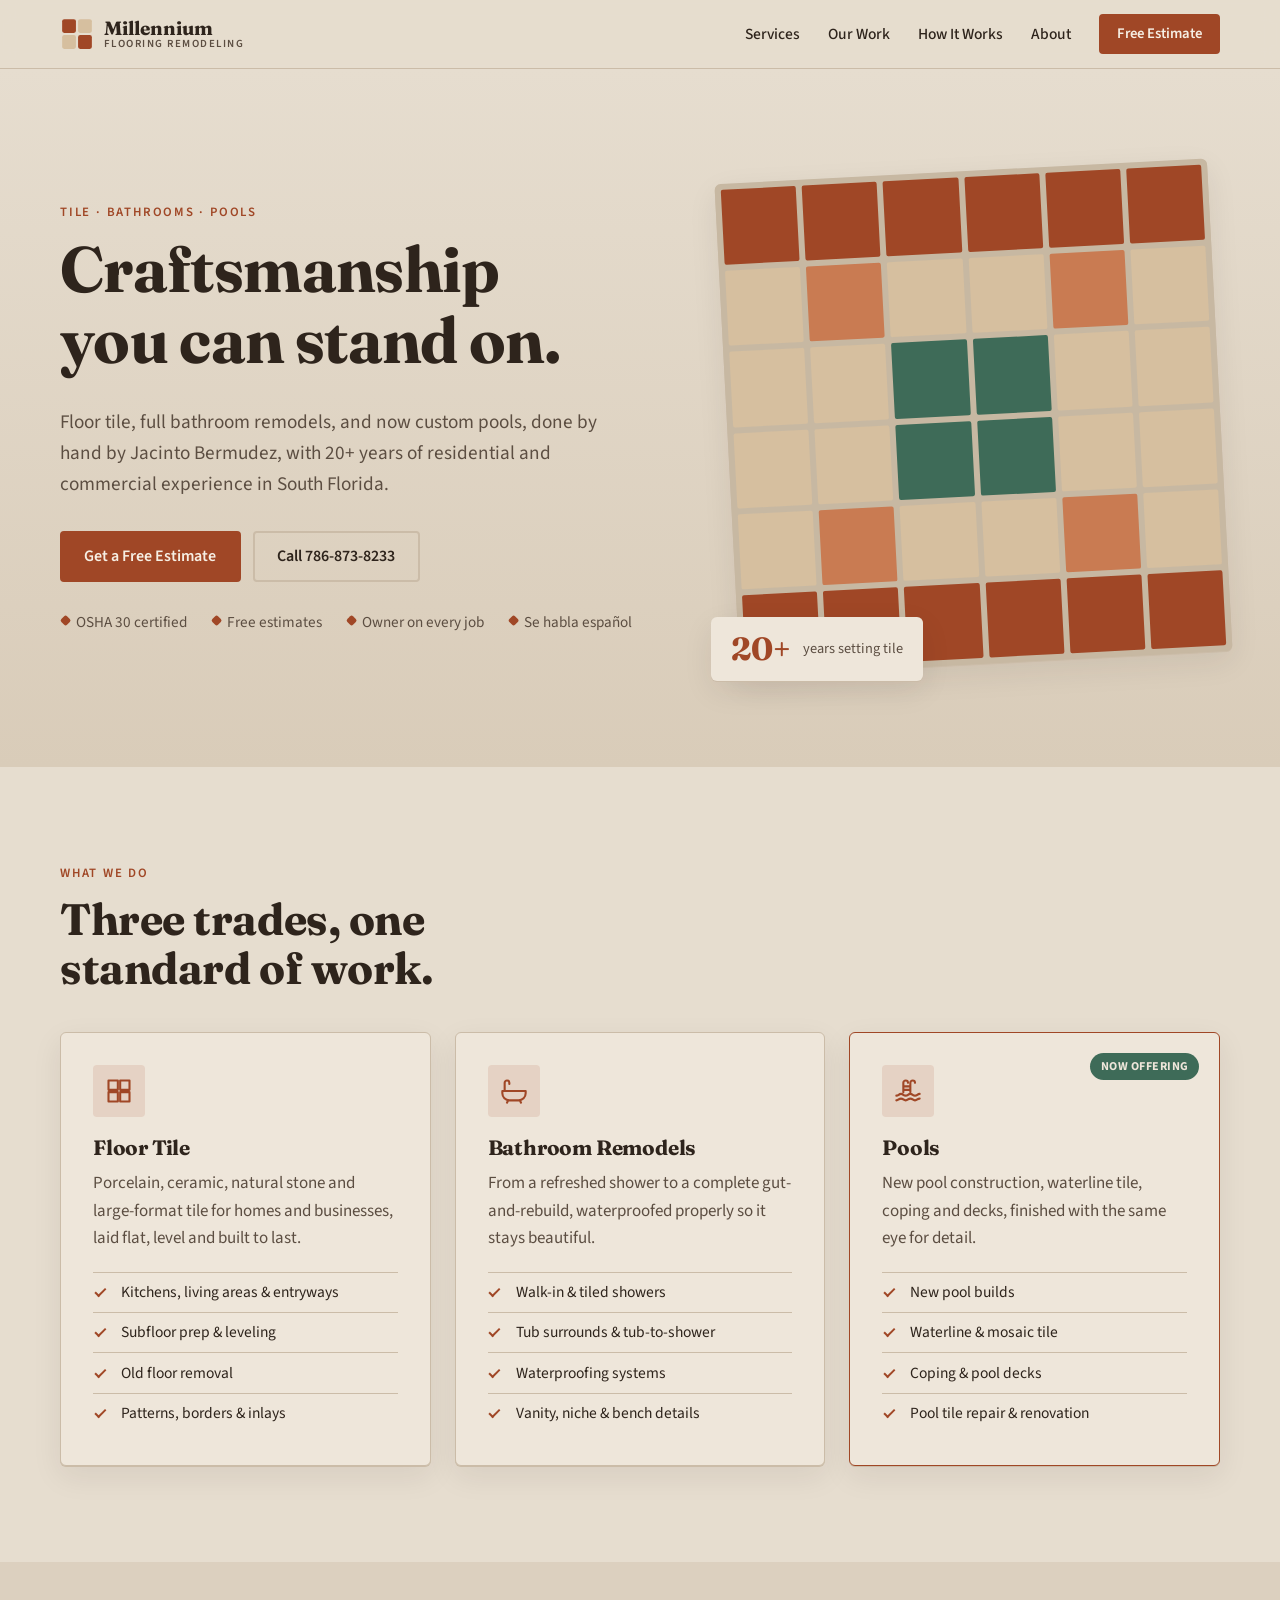
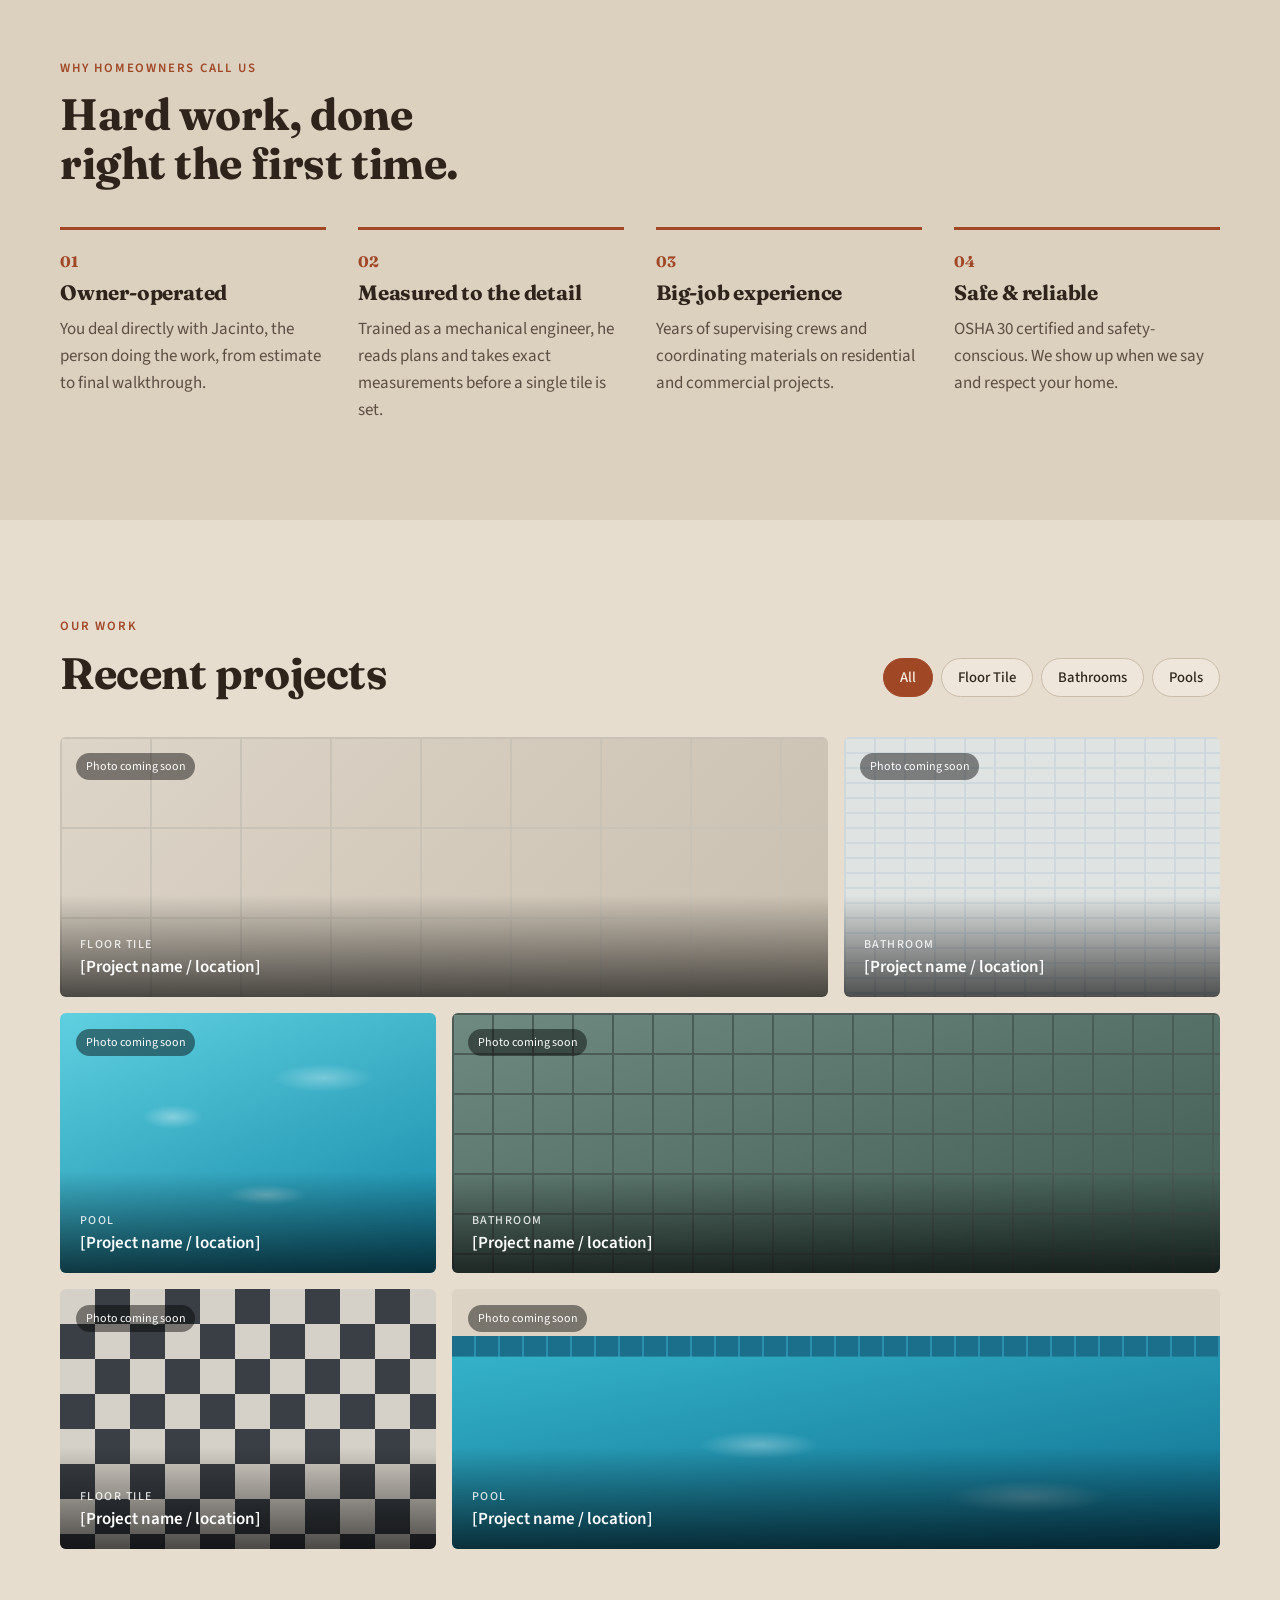
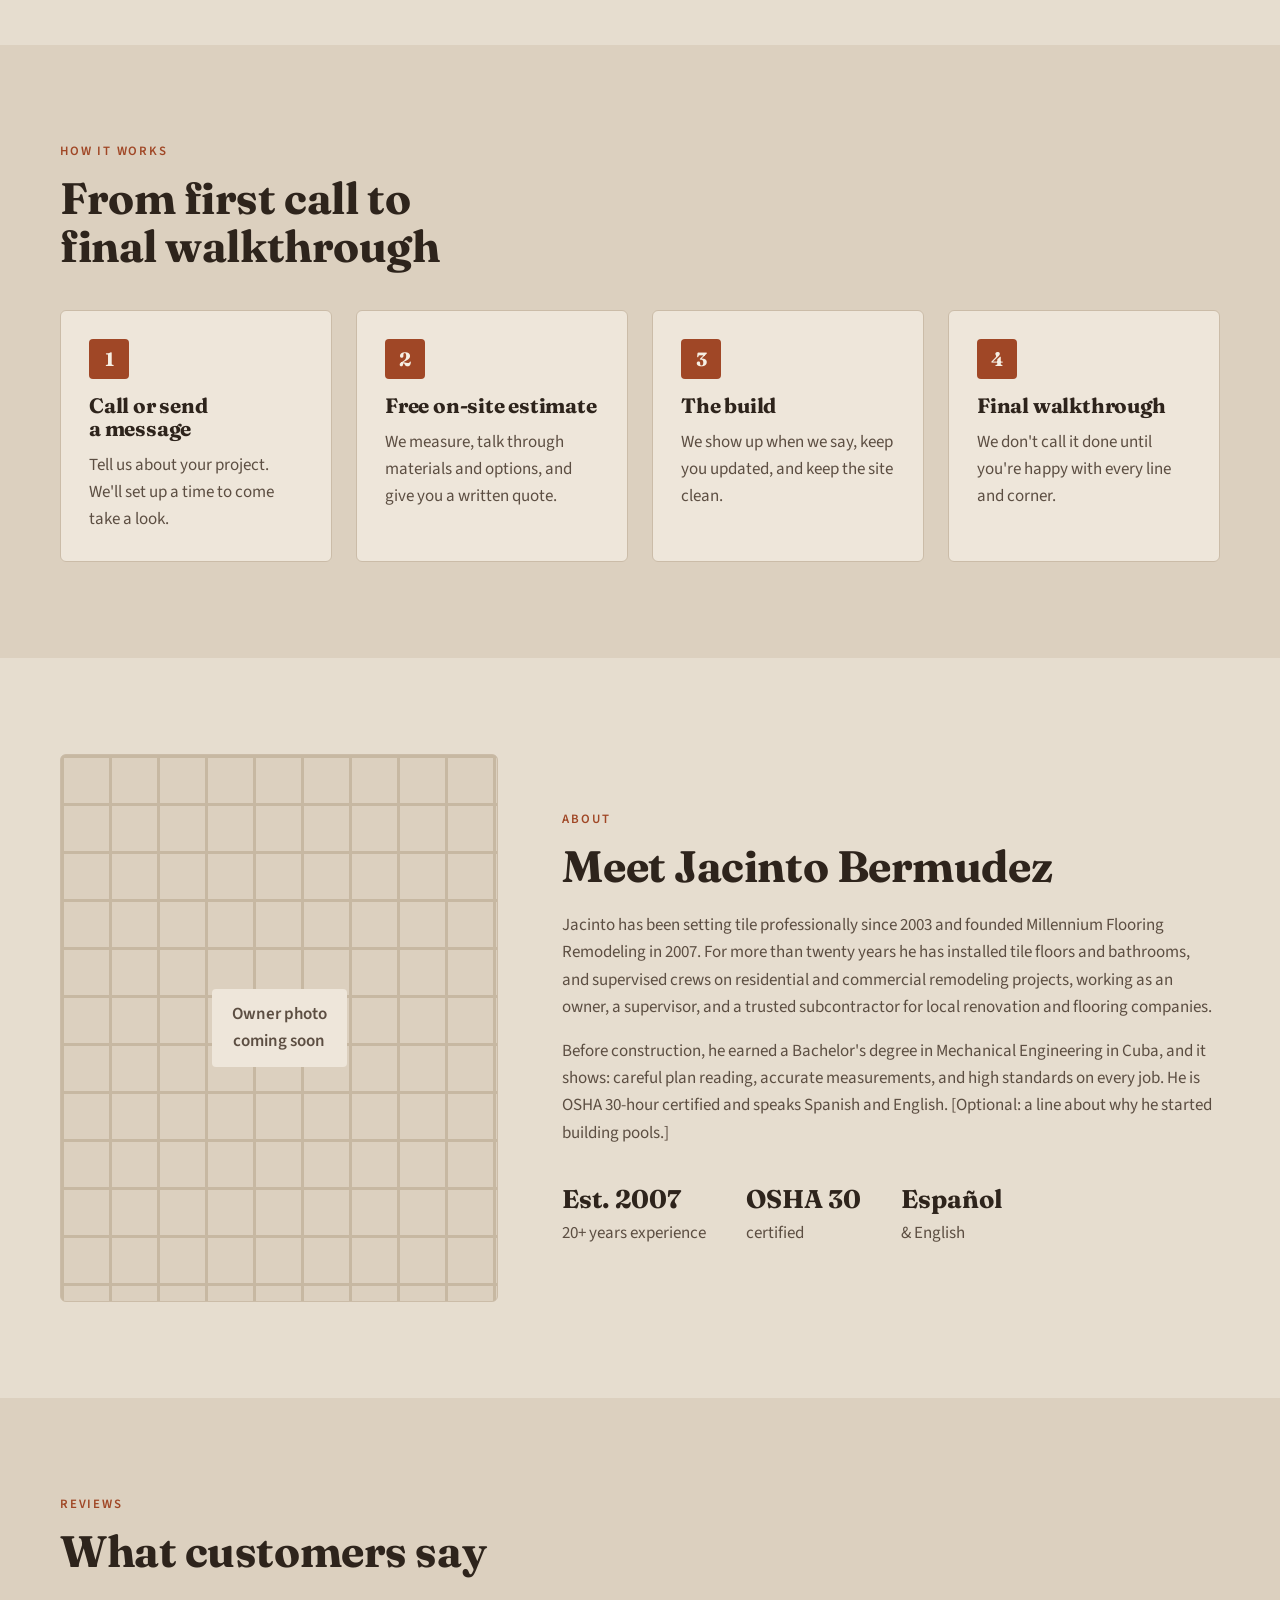
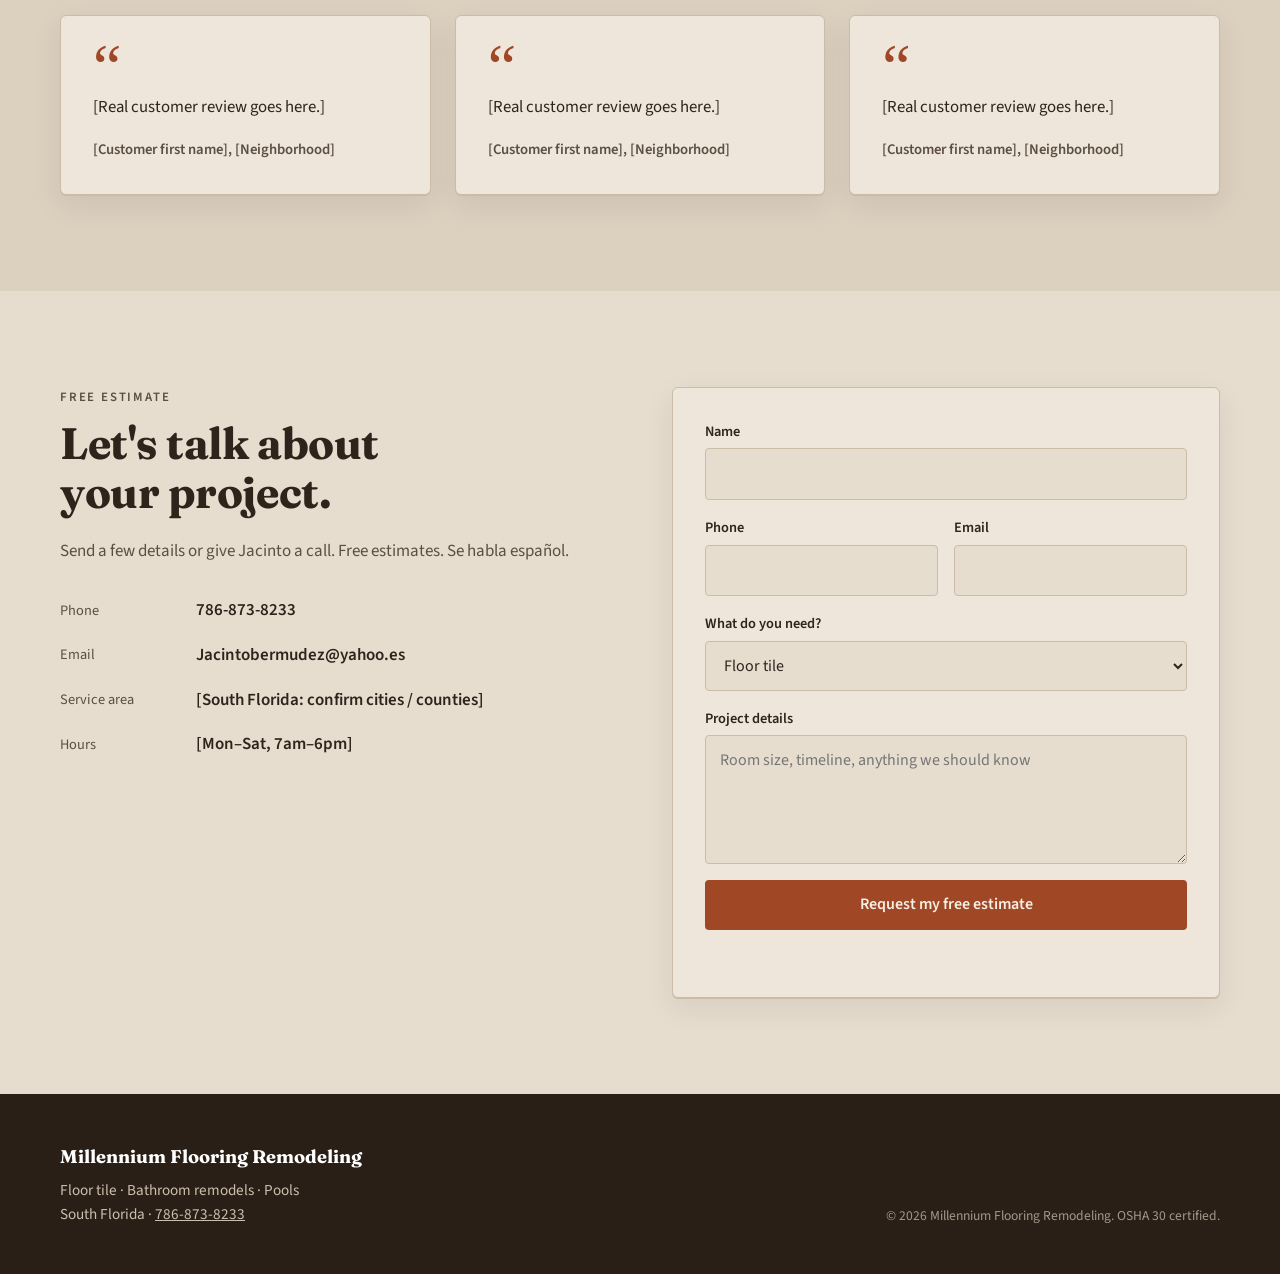
==== commit 1bbeff91: "Rename to Millennium Flooring Remodeling and soften the palette - Business name is Millennium Floori" ====
--- a/index.html
+++ b/index.html
@@ -9,8 +9,8 @@
 <head>
   <meta charset="utf-8">
   <meta name="viewport" content="width=device-width, initial-scale=1">
-  <title>Bermudez Tile | Floor Tile, Bathroom Remodels &amp; Pools</title>
-  <meta name="description" content="Bermudez Tile: professional floor tile installation, bathroom remodeling and pools by Jacinto Bermudez, 20+ years experience. Se habla español. Free estimates.">
+  <title>Millennium Flooring Remodeling | Floor Tile, Bathrooms &amp; Pools</title>
+  <meta name="description" content="Millennium Flooring Remodeling: professional floor tile installation, bathroom remodeling and pools by Jacinto Bermudez, 20+ years experience. Se habla español. Free estimates.">
 
   <link rel="preconnect" href="https://fonts.googleapis.com">
   <link rel="preconnect" href="https://fonts.gstatic.com" crossorigin>
@@ -30,7 +30,7 @@
           <rect x="2" y="17" width="13" height="13" rx="2" class="alt"/>
           <rect x="17" y="17" width="13" height="13" rx="2"/>
         </svg>
-        <span class="brand-name">Bermudez Tile</span>
+        <span class="brand-name">Millennium<small>Flooring Remodeling</small></span>
       </a>
 
       <button class="nav-toggle" aria-expanded="false" aria-controls="site-nav">
@@ -256,7 +256,8 @@
           <p class="eyebrow">About</p>
           <h2>Meet Jacinto Bermudez</h2>
           <p>
-            Jacinto founded Bermudez Tile in 2003. For more than twenty years he has installed tile floors
+            Jacinto has been setting tile professionally since 2003 and founded Millennium Flooring Remodeling
+            in 2007. For more than twenty years he has installed tile floors
             and bathrooms, and supervised crews on residential and commercial remodeling projects, working
             as an owner, a supervisor, and a trusted subcontractor for local renovation and flooring companies.
           </p>
@@ -267,7 +268,7 @@
             <span class="todo">[Optional: a line about why he started building pools.]</span>
           </p>
           <ul class="facts">
-            <li><strong>Since 2003</strong> in business</li>
+            <li><strong>Est. 2007</strong> 20+ years experience</li>
             <li><strong>OSHA 30</strong> certified</li>
             <li><strong>Español</strong> &amp; English</li>
           </ul>
@@ -355,11 +356,11 @@
   <footer class="site-footer">
     <div class="container footer-inner">
       <div>
-        <strong>Bermudez Tile</strong>
+        <strong>Millennium Flooring Remodeling</strong>
         <p>Floor tile &middot; Bathroom remodels &middot; Pools<br><span class="todo">South Florida</span> &middot; <a href="tel:+17868738233">786-873-8233</a></p>
       </div>
       <!-- TODO: add "Licensed & insured" + license # here once confirmed -->
-      <p class="fine">&copy; <span data-year></span> Bermudez Tile. OSHA 30 certified.</p>
+      <p class="fine">&copy; <span data-year></span> Millennium Flooring Remodeling. OSHA 30 certified.</p>
     </div>
   </footer>
 
--- a/css/styles.css
+++ b/css/styles.css
@@ -4,26 +4,27 @@
    ========================================================================= */
 
 :root {
-  --bg: #f7f2ea;
-  --bg-alt: #efe6d9;
-  --surface: #fffaf3;
-  --ink: #2a1f17;
-  --muted: #6d5d50;
-  --line: #e0d3c2;
-  --brand: #b0502a;
-  --brand-hover: #943f1f;
-  --brand-ink: #fffaf3;
+  /* Softer, lower-glare palette: warm sand instead of near-white */
+  --bg: #e6ddcf;
+  --bg-alt: #dcd0bf;
+  --surface: #eee6da;
+  --ink: #2e241c;
+  --muted: #5c4e42;
+  --line: #cbbca8;
+  --brand: #a04726;
+  --brand-hover: #87391c;
+  --brand-ink: #f6efe4;
   --accent: #3e6b58;
-  --hero-bg: linear-gradient(180deg, #f7f2ea 0%, #f0e5d5 100%);
+  --hero-bg: linear-gradient(180deg, #e6ddcf 0%, #d9ccb9 100%);
   --footer-bg: #2a1f17;
-  --footer-ink: #d6c8b8;
-
-  --tile-1: #b0502a;
-  --tile-2: #d9895f;
-  --tile-3: #ead2b5;
-  --tile-4: #fffaf3;
+  --footer-ink: #cdbfae;
+
+  --tile-1: #a04726;
+  --tile-2: #c97b52;
+  --tile-3: #d6bf9f;
+  --tile-4: #ece3d5;
   --tile-5: #3e6b58;
-  --grout: #e3d6c4;
+  --grout: #c7b8a2;
 
   --font-head: "Fraunces", Georgia, serif;
   --font-body: "Source Sans 3", system-ui, sans-serif;
@@ -32,7 +33,7 @@
   --head-spacing: -0.01em;
   --radius: 6px;
   --radius-small: 4px;
-  --shadow: 0 1px 0 #e0d3c2, 0 10px 30px rgb(42 31 23 / 0.06);
+  --shadow: 0 1px 0 #cbbca8, 0 10px 30px rgb(42 31 23 / 0.08);
 }
 
 /* =========================================================================
@@ -156,7 +157,16 @@
   text-transform: var(--head-transform);
   font-size: 1.2rem;
 }
-.brand-mark { width: 30px; height: 30px; }
+.brand-mark { width: 34px; height: 34px; flex: none; }
+.brand-name { display: flex; flex-direction: column; line-height: 1.05; }
+.brand-name small {
+  font-family: var(--font-body);
+  font-weight: 600;
+  font-size: 0.68rem;
+  letter-spacing: 0.14em;
+  text-transform: uppercase;
+  color: var(--muted);
+}
 .brand-mark rect { fill: var(--brand); }
 .brand-mark rect.alt { fill: var(--tile-3); }
 
@@ -447,18 +457,18 @@
   background:
     linear-gradient(90deg, #c9c2b6 2px, transparent 2px) 0 0 / 90px 90px,
     linear-gradient(#c9c2b6 2px, transparent 2px) 0 0 / 90px 90px,
-    linear-gradient(135deg, #ede8df, #d8d0c3);
+    linear-gradient(135deg, #ddd5c8, #c9bfb0);
 }
 .ph-tile-2 {
   background:
-    conic-gradient(#3a3f45 25%, #e9e6e0 0 50%, #3a3f45 0 75%, #e9e6e0 0) 0 0 / 70px 70px;
+    conic-gradient(#3a3f45 25%, #d6d1c8 0 50%, #3a3f45 0 75%, #d6d1c8 0) 0 0 / 70px 70px;
 }
 .ph-bath {
   background:
     linear-gradient(90deg, #cfd8dc 2px, transparent 2px) 0 0 / 60px 30px,
     linear-gradient(90deg, #cfd8dc 2px, transparent 2px) 30px 15px / 60px 30px,
     linear-gradient(#cfd8dc 2px, transparent 2px) 0 0 / 60px 15px,
-    #f4f7f8;
+    #dfe3e2;
 }
 .ph-bath-2 {
   background:
